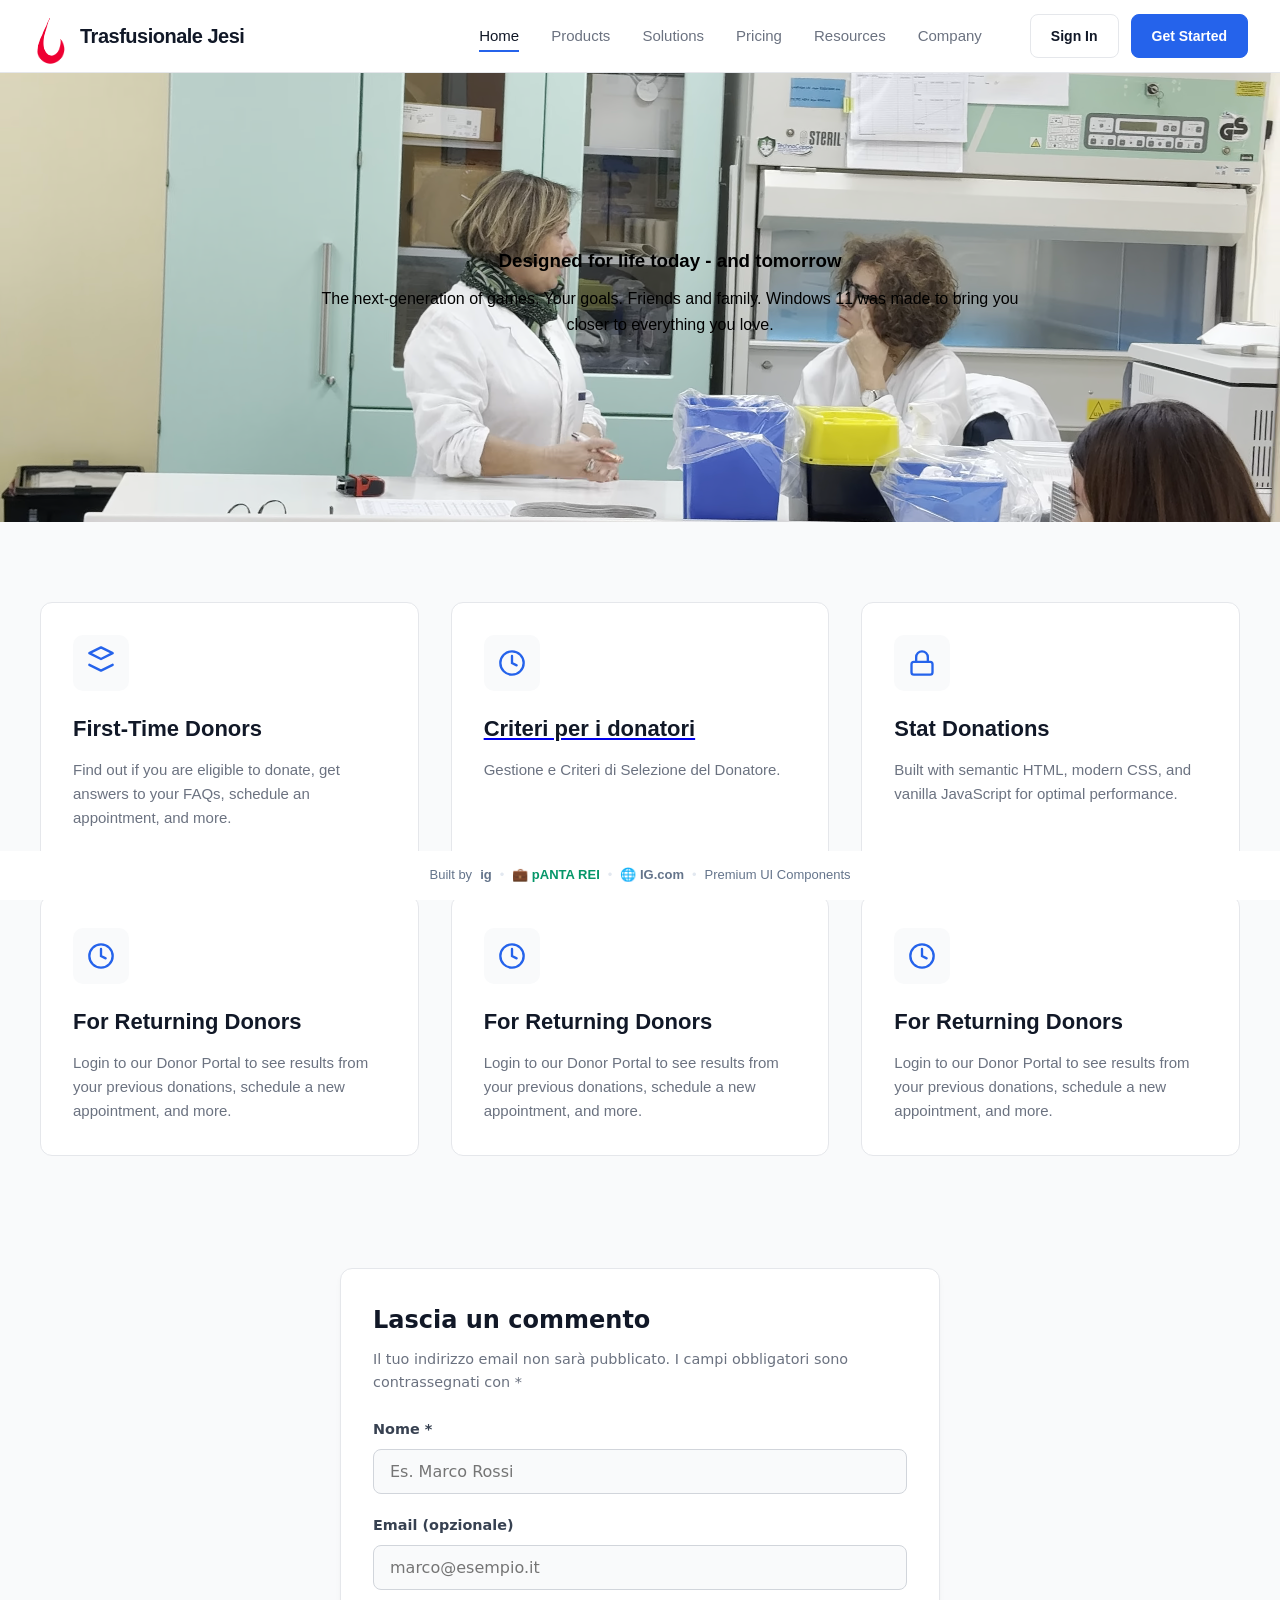
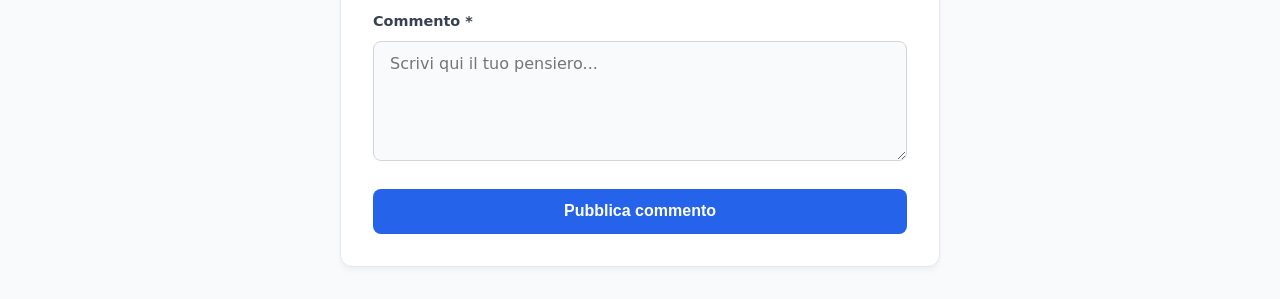
==== index.html @ 73951355 "Add files via upload" ====
<!DOCTYPE html>
<html lang="en">
<head>
<meta charset="UTF-8"><meta name="viewport" content="width=device-width, initial-scale=1.0">
<title>Transfusion Medicine</title>
<link href="https://fonts.googleapis.com/css2?family=Sora:wght@400;500;600;700&display=swap" rel="stylesheet">

</head>


<style>
* {
  margin: 0;
  padding: 0;
  box-sizing: border-box;
}

:root {
  --primary-color: #111827;
  --secondary-color: #374151;
  --accent-color: #2563eb;
  --text-primary: #111827;
  --text-secondary: #6b7280;
  --background: #ffffff;
  --background-alt: #f9fafb;
  --border-color: #e5e7eb;
  --nav-height: 72px;
}

body {
  font-family: -apple-system, BlinkMacSystemFont, 'Segoe UI', 'Roboto', sans-serif;
  background: var(--background-alt);
  color: var(--text-primary);
  line-height: 1.6;
}

.navbar {
  position: fixed;
  top: 0;
  left: 0;
  right: 0;
  background: var(--background);
  border-bottom: 1px solid var(--border-color);
  z-index: 1000;
  transition: all 0.3s ease;
}

.navbar.scrolled {
  box-shadow: 0 2px 8px rgba(0, 0, 0, 0.08);
}

.nav-container {
  max-width: 1400px;
  margin: 0 auto;
  padding: 0 clamp(16px, 4vw, 32px);
  height: var(--nav-height);
  display: flex;
  align-items: center;
  justify-content: space-between;
}

.nav-logo {
  display: flex;
  align-items: center;
  gap: 12px;
  text-decoration: none;
  color: var(--text-primary);
  font-weight: 700;
  font-size: 20px;
  z-index: 1001;
}

.logo-icon {
  width: 32px;
  height: 32px;
  stroke-width: 2;
}
.logo-img {
  height: 36px; /* Regola questo valore per ingrandire o rimpicciolire il logo */
  width: auto;  /* Mantiene le proporzioni originali dell'immagine */
  display: block;
}

.logo-text {
  letter-spacing: -0.5px;
}

.hamburger {
  display: none;
  flex-direction: column;
  justify-content: space-between;
  width: 28px;
  height: 20px;
  background: transparent;
  border: none;
  cursor: pointer;
  padding: 0;
  z-index: 1001;
  transition: all 0.3s ease;
}

.hamburger-line {
  width: 100%;
  height: 2px;
  background: var(--text-primary);
  border-radius: 2px;
  transition: all 0.3s ease;
}

.hamburger.active .hamburger-line:nth-child(1) {
  transform: translateY(9px) rotate(45deg);
}

.hamburger.active .hamburger-line:nth-child(2) {
  opacity: 0;
}

.hamburger.active .hamburger-line:nth-child(3) {
  transform: translateY(-9px) rotate(-45deg);
}

.nav-menu {
  display: flex;
  align-items: center;
  gap: clamp(24px, 4vw, 48px);
}

.nav-list {
  display: flex;
  align-items: center;
  gap: clamp(16px, 3vw, 32px);
  list-style: none;
}

.nav-link {
  text-decoration: none;
  color: var(--text-secondary);
  font-size: 15px;
  font-weight: 500;
  transition: color 0.2s ease;
  position: relative;
}

.nav-link::after {
  content: '';
  position: absolute;
  bottom: -8px;
  left: 0;
  width: 0;
  height: 2px;
  background: var(--accent-color);
  transition: width 0.3s ease;
}

.nav-link:hover,
.nav-link.active {
  color: var(--text-primary);
}

.nav-link:hover::after,
.nav-link.active::after {
  width: 100%;
}

.nav-actions {
  display: flex;
  align-items: center;
  gap: 12px;
}

.nav-btn {
  padding: 10px 20px;
  border-radius: 8px;
  font-size: 14px;
  font-weight: 600;
  text-decoration: none;
  transition: all 0.2s ease;
  white-space: nowrap;
  display: inline-block;
}

.nav-btn.secondary {
  color: var(--text-primary);
  background: transparent;
  border: 1px solid var(--border-color);
}

.nav-btn.secondary:hover {
  background: var(--background-alt);
}

.nav-btn.primary {
  color: #ffffff;
  background: var(--accent-color);
  border: 1px solid var(--accent-color);
}

.nav-btn.primary:hover {
  background: #1d4ed8;
  border-color: #1d4ed8;
  transform: translateY(-1px);
  box-shadow: 0 4px 12px rgba(37, 99, 235, 0.25);
}

.main-content {
  margin-top: var(--nav-height);
}

.hero-section {
  padding: clamp(60px, 12vw, 120px) clamp(16px, 4vw, 32px);
  text-align: center;
  background: var(--background);
}

.hero-container {
  max-width: 800px;
  margin: 0 auto;
}

.hero-title {
  font-size: clamp(32px, 6vw, 56px);
  font-weight: 800;
  color: var(--text-primary);
  margin-bottom: 20px;
  letter-spacing: -1px;
  line-height: 1.1;
}

.hero-description {
  font-size: clamp(16px, 3vw, 20px);
  color: var(--text-secondary);
  margin-bottom: 40px;
  line-height: 1.6;
}

.hero-buttons {
  display: flex;
  gap: 16px;
  justify-content: center;
  flex-wrap: wrap;
}

.hero-btn {
  padding: 14px 32px;
  border-radius: 10px;
  font-size: 16px;
  font-weight: 600;
  cursor: pointer;
  transition: all 0.2s ease;
  border: none;
}

.hero-btn.primary {
  background: var(--accent-color);
  color: #ffffff;
}

.hero-btn.primary:hover {
  background: #1d4ed8;
  transform: translateY(-2px);
  box-shadow: 0 8px 20px rgba(37, 99, 235, 0.3);
}

.hero-btn.secondary {
  background: var(--background-alt);
  color: var(--text-primary);
  border: 1px solid var(--border-color);
}

.hero-btn.secondary:hover {
  background: #f3f4f6;
}

.content-section {
  padding: clamp(40px, 8vw, 80px) clamp(16px, 4vw, 32px);
}

.content-container {
  max-width: 1200px;
  margin: 0 auto;
}

.feature-grid {
  display: grid;
  grid-template-columns: repeat(auto-fit, minmax(min(100%, 280px), 1fr));
  gap: clamp(24px, 4vw, 32px);
}

.feature-card {
  background: var(--background);
  padding: clamp(24px, 4vw, 32px);
  border-radius: 12px;
  border: 1px solid var(--border-color);
  transition: all 0.3s ease;
}

.feature-card:hover {
  transform: translateY(-4px);
  box-shadow: 0 12px 24px rgba(0, 0, 0, 0.08);
}

.feature-icon {
  width: 56px;
  height: 56px;
  background: var(--background-alt);
  border-radius: 10px;
  display: flex;
  align-items: center;
  justify-content: center;
  margin-bottom: 20px;
}

.feature-icon svg {
  width: 28px;
  height: 28px;
  stroke: var(--accent-color);
  stroke-width: 2;
}

.feature-title {
  font-size: clamp(18px, 3vw, 22px);
  font-weight: 700;
  color: var(--text-primary);
  margin-bottom: 12px;
}

.feature-text {
  font-size: 15px;
  color: var(--text-secondary);
  line-height: 1.6;
}

@media (max-width: 768px) {
  .hamburger {
    display: flex;
  }

  .nav-menu {
    position: fixed;
    top: 0;
    right: -100%;
    width: min(320px, 85vw);
    height: 100vh;
    background: var(--background);
    flex-direction: column;
    justify-content: flex-start;
    align-items: stretch;
    padding: 100px 32px 32px;
    gap: 32px;
    box-shadow: -4px 0 20px rgba(0, 0, 0, 0.1);
    transition: right 0.4s cubic-bezier(0.4, 0, 0.2, 1);
  }

  .nav-menu.active {
    right: 0;
  }

  .nav-list {
    flex-direction: column;
    align-items: stretch;
    gap: 0;
  }

  .nav-item {
    border-bottom: 1px solid var(--border-color);
  }

  .nav-link {
    display: block;
    padding: 16px 0;
    font-size: 16px;
  }

  .nav-link::after {
    display: none;
  }

  .nav-actions {
    flex-direction: column;
    width: 100%;
  }

  .nav-btn {
    width: 100%;
    text-align: center;
    padding: 14px 20px;
  }
}

@media (min-width: 769px) and (max-width: 1024px) {
  .nav-list {
    gap: 20px;
  }
}

/*========
showcase
=========*/
.showcase {
    position: relative;
    overflow: hidden;
    height: 450px;
    width: 100%;
    display: flex;
    flex-direction: column;
    justify-content: center;
    color: black;
}

.showcase-video {
    position: absolute;
    top: 0;
    left: 0;
    width: 100%;
    height: 100%;
    object-fit: cover;
    z-index: 0;
}

.showcase-content {
    position: relative;
    z-index: 1;
    padding-left: 60px;
}

.showcase-content h1 {
    margin-bottom: 10px;
}

.showcase-content p {
    margin-bottom: 10px;
}

.showcase-content .btn {
    color: black;
    background-color: white;
    padding: 10px 20px;
    margin-top: 10px;
    display: inline-block;
    box-sizing: border-box;
}

.showcase-content a:hover {
    background-color: rgb(232, 232, 232);
}

.showcase-content span {
    transition: all 0.3s ease;
}

.showcase-content a:hover span {
    border-bottom: 2px solid black;
    margin-right: 10px;
}


/* ── FOOTER ── */
.am-credit{display:flex;align-items:center;justify-content:center;flex-wrap:wrap;gap:8px;padding:14px 24px;background:#fff;border-top:1px solid var(--border);font-size:13px;color:#64748b;position:fixed;bottom:0;left:0;right:0;z-index:100}
.am-credit a{color:var(--accent);text-decoration:none;font-weight:600}
.am-credit a.fiverr{color:#059669}
.am-credit .dot{color:#e2e8f0}
@media(max-width:860px){.nav-links,.nav-right{display:none}.hamburger{display:flex}}

</style>


<body>
<nav class="navbar" id="navbar">
  <div class="nav-container">
    <a href="#" class="nav-logo">
      <img src="logo.png" alt="Descrizione dell'immagine" >
      <span class="logo-text">Trasfusionale Jesi</span>
    </a>

    <button class="hamburger" id="hamburger" aria-label="Toggle menu">
      <span class="hamburger-line"></span>
      <span class="hamburger-line"></span>
      <span class="hamburger-line"></span>
    </button>

    <div class="nav-menu" id="navMenu">
      <ul class="nav-list">
        <li class="nav-item">
          <a href="#" class="nav-link active">Home</a>
        </li>
        <li class="nav-item">
          <a href="#" class="nav-link">Products</a>
        </li>
        <li class="nav-item">
          <a href="#" class="nav-link">Solutions</a>
        </li>
        <li class="nav-item">
          <a href="#" class="nav-link">Pricing</a>
        </li>
        <li class="nav-item">
          <a href="#" class="nav-link">Resources</a>
        </li>
        <li class="nav-item">
          <a href="#" class="nav-link">Company</a>
        </li>
      </ul>

      <div class="nav-actions">
        <a href="#" class="nav-btn secondary">Sign In</a>
        <a href="#" class="nav-btn primary">Get Started</a>
      </div>
    </div>
  </div>
</nav>

<main class="main-content">
<section class="hero-section showcase">
  <video class="showcase-video" autoplay loop muted playsinline poster="https://i.postimg.cc/tCFbX0h5/showcase.png">
    <source src="tec.webm" type="video/webm" class="video" autoplay="" loop="" preload="" muted="" playsinline="">
    <source src="tuo-video.mp4" type="video/mp4">
  </video>

  <div class="hero-container showcase-content">
    <section class="">
      <div class="">
        <h1>Designed for life today - and tomorrow</h1>
        <p>The next-generation of games. Your goals. Friends and family. Windows 11 was made to bring you closer to everything you love.</p>
      </div>
    </section>
  </div>
</section>


  <section class="content-section">
    <div class="content-container">
      <div class="feature-grid">
        <div class="feature-card">
          <div class="feature-icon">
            <a id="massiva" class="solTitle" href="files/criteri.html"> <svg viewBox="0 0 24 24" fill="none" stroke="currentColor">
              <path d="M12 2L2 7L12 12L22 7L12 2Z" stroke-width="2" stroke-linecap="round" stroke-linejoin="round"/>
              <path d="M2 17L12 22L22 17" stroke-width="2" stroke-linecap="round" stroke-linejoin="round"/>
            </svg> </a>
          </div>
          <h3 class="feature-title">First-Time Donors</h3>
          <p class="feature-text">Find out if you are eligible to donate, get answers to your FAQs, schedule an appointment, and more.</p>
		 
        </div>

        <div class="feature-card">
          <div class="feature-icon">
            <svg viewBox="0 0 24 24" fill="none" stroke="currentColor">
              <circle cx="12" cy="12" r="10" stroke-width="2"/>
              <polyline points="12 6 12 12 16 14" stroke-width="2" stroke-linecap="round"/>
            </svg>
          </div>
          <a id="massiva" class="solTitle" href="files/criteri.html"><h3 class="feature-title">Criteri per i donatori </h3></a>
          <p class="feature-text">Gestione e Criteri di Selezione del Donatore.</p>
        </div>

        <div class="feature-card">
          <div class="feature-icon">
            <svg viewBox="0 0 24 24" fill="none" stroke="currentColor">
              <rect x="3" y="11" width="18" height="11" rx="2" stroke-width="2"/>
              <path d="M7 11V7a5 5 0 0110 0v4" stroke-width="2"/>
            </svg>
          </div>
          <h3 class="feature-title">Stat Donations</h3>
          <p class="feature-text">Built with semantic HTML, modern CSS, and vanilla JavaScript for optimal performance.</p>
        </div>
		 <div class="feature-card">
          <div class="feature-icon">
            <svg viewBox="0 0 24 24" fill="none" stroke="currentColor">
              <circle cx="12" cy="12" r="10" stroke-width="2"/>
              <polyline points="12 6 12 12 16 14" stroke-width="2" stroke-linecap="round"/>
            </svg>
          </div>
          <h3 class="feature-title">For Returning Donors </h3>
          <p class="feature-text">Login to our Donor Portal to see results from your previous donations, schedule a new appointment, and more.</p>
        </div>
		 <div class="feature-card">
          <div class="feature-icon">
            <svg viewBox="0 0 24 24" fill="none" stroke="currentColor">
              <circle cx="12" cy="12" r="10" stroke-width="2"/>
              <polyline points="12 6 12 12 16 14" stroke-width="2" stroke-linecap="round"/>
            </svg>
          </div>
          <h3 class="feature-title">For Returning Donors </h3>
          <p class="feature-text">Login to our Donor Portal to see results from your previous donations, schedule a new appointment, and more.</p>
        </div>
		 <div class="feature-card">
          <div class="feature-icon">
            <svg viewBox="0 0 24 24" fill="none" stroke="currentColor">
              <circle cx="12" cy="12" r="10" stroke-width="2"/>
              <polyline points="12 6 12 12 16 14" stroke-width="2" stroke-linecap="round"/>
            </svg>
          </div>
          <h3 class="feature-title">For Returning Donors </h3>
          <p class="feature-text">Login to our Donor Portal to see results from your previous donations, schedule a new appointment, and more.</p>
        </div>
      </div>
    </div>
  </section>
</main>
<!-- STILE CSS DEL MODULO -->
<style>
  .comment-form-container {
    max-width: 600px;
    margin: 2rem auto;
    padding: 2rem;
    background-color: #ffffff;
    border: 1px solid #e5e7eb;
    border-radius: 12px;
    box-shadow: 0 4px 6px -1px rgba(0, 0, 0, 0.05);
    font-family: system-ui, -apple-system, BlinkMacSystemFont, "Segoe UI", Roboto, sans-serif;
  }

  .comment-form-title {
    margin: 0 0 0.5rem 0;
    font-size: 1.5rem;
    font-weight: 700;
    color: #111827;
  }

  .comment-form-subtitle {
    margin: 0 0 1.5rem 0;
    font-size: 0.9rem;
    color: #6b7280;
  }

  .form-group {
    margin-bottom: 1.25rem;
  }

  .form-label {
    display: block;
    margin-bottom: 0.5rem;
    font-size: 0.9rem;
    font-weight: 600;
    color: #374151;
  }

  .form-input,
  .form-textarea {
    width: 100%;
    padding: 0.75rem 1rem;
    font-size: 1rem;
    color: #111827;
    background-color: #f9fafb;
    border: 1px solid #d1d5db;
    border-radius: 8px;
    box-sizing: border-box;
    transition: border-color 0.2s, box-shadow 0.2s, background-color 0.2s;
    font-family: inherit;
  }

  .form-input:focus,
  .form-textarea:focus {
    outline: none;
    background-color: #ffffff;
    border-color: #2563eb;
    box-shadow: 0 0 0 3px rgba(37, 99, 235, 0.15);
  }

  .form-textarea {
    min-height: 120px;
    resize: vertical;
  }

  .form-button {
    display: inline-flex;
    align-items: center;
    justify-content: center;
    width: 100%;
    padding: 0.85rem 1.5rem;
    font-size: 1rem;
    font-weight: 600;
    color: #ffffff;
    background-color: #2563eb;
    border: none;
    border-radius: 8px;
    cursor: pointer;
    transition: background-color 0.2s, transform 0.1s;
  }

  .form-button:hover {
    background-color: #1d4ed8;
  }

  .form-button:active {
    transform: scale(0.99);
  }

  /* Campo trappola per i bot (nascosto agli umani) */
  .hidden-honeypot {
    display: none;
  }
</style>

<!-- STRUTTURA HTML DEL MODULO NETLIFY -->
<div class="comment-form-container">
  <h3 class="comment-form-title">Lascia un commento</h3>
  <p class="comment-form-subtitle">Il tuo indirizzo email non sarà pubblicato. I campi obbligatori sono contrassegnati con *</p>

  <form name="commenti" method="POST" data-netlify="true" netlify-honeypot="bot-field">
    <!-- Campo nascosto obbligatorio per il funzionamento di Netlify -->
    <input type="hidden" name="form-name" value="commenti" />
    <!-- Campo nascosto per identificare la pagina corrente -->
    <input type="hidden" name="page" id="page-url" />

    <!-- Protezione antispam invisibile -->
    <p class="hidden-honeypot">
      <label>Non compilare questo campo se sei umano: <input name="bot-field" /></label>
    </p>

    <div class="form-group">
      <label for="nome" class="form-label">Nome *</label>
      <input type="text" id="nome" name="nome" class="form-input" placeholder="Es. Marco Rossi" required />
    </div>

    <div class="form-group">
      <label for="email" class="form-label">Email (opzionale)</label>
      <input type="email" id="email" name="email" class="form-input" placeholder="marco@esempio.it" />
    </div>

    <div class="form-group">
      <label for="messaggio" class="form-label">Commento *</label>
      <textarea id="messaggio" name="messaggio" class="form-textarea" placeholder="Scrivi qui il tuo pensiero..." required></textarea>
    </div>

    <button type="submit" class="form-button">Pubblica commento</button>
  </form>
</div>

<script>
  // Registra automaticamente l'URL della pagina in cui viene inviato il commento
  document.getElementById('page-url').value = window.location.pathname;
</script>



<footer class="am-credit">
  Built by <a href=" " target="_blank">ig</a>
  <span class="dot">•</span>
  <a href=" " class="fiverr" target="_blank">💼 pANTA REI</a>
  <span class="dot">•</span>
  <a href=" " target="_blank">🌐 IG.com</a>
  <span class="dot">•</span>Premium UI Components
</footer>
<SCRIPT>
const navbar = document.getElementById('navbar');
const hamburger = document.getElementById('hamburger');
const navMenu = document.getElementById('navMenu');
const navLinks = document.querySelectorAll('.nav-link');

hamburger.addEventListener('click', () => {
  hamburger.classList.toggle('active');
  navMenu.classList.toggle('active');
  document.body.style.overflow = navMenu.classList.contains('active') ? 'hidden' : '';
});

navLinks.forEach(link => {
  link.addEventListener('click', () => {
    navLinks.forEach(l => l.classList.remove('active'));
    link.classList.add('active');
    
    if (window.innerWidth <= 768) {
      hamburger.classList.remove('active');
      navMenu.classList.remove('active');
      document.body.style.overflow = '';
    }
  });
});

window.addEventListener('scroll', () => {
  if (window.scrollY > 50) {
    navbar.classList.add('scrolled');
  } else {
    navbar.classList.remove('scrolled');
  }
});

window.addEventListener('resize', () => {
  if (window.innerWidth > 768) {
    hamburger.classList.remove('active');
    navMenu.classList.remove('active');
    document.body.style.overflow = '';
  }
});

document.addEventListener('click', (e) => {
  if (!navMenu.contains(e.target) && !hamburger.contains(e.target)) {
    if (navMenu.classList.contains('active')) {
      hamburger.classList.remove('active');
      navMenu.classList.remove('active');
      document.body.style.overflow = '';
    }
  }
});

</SCRIPT>
</body>
</html>
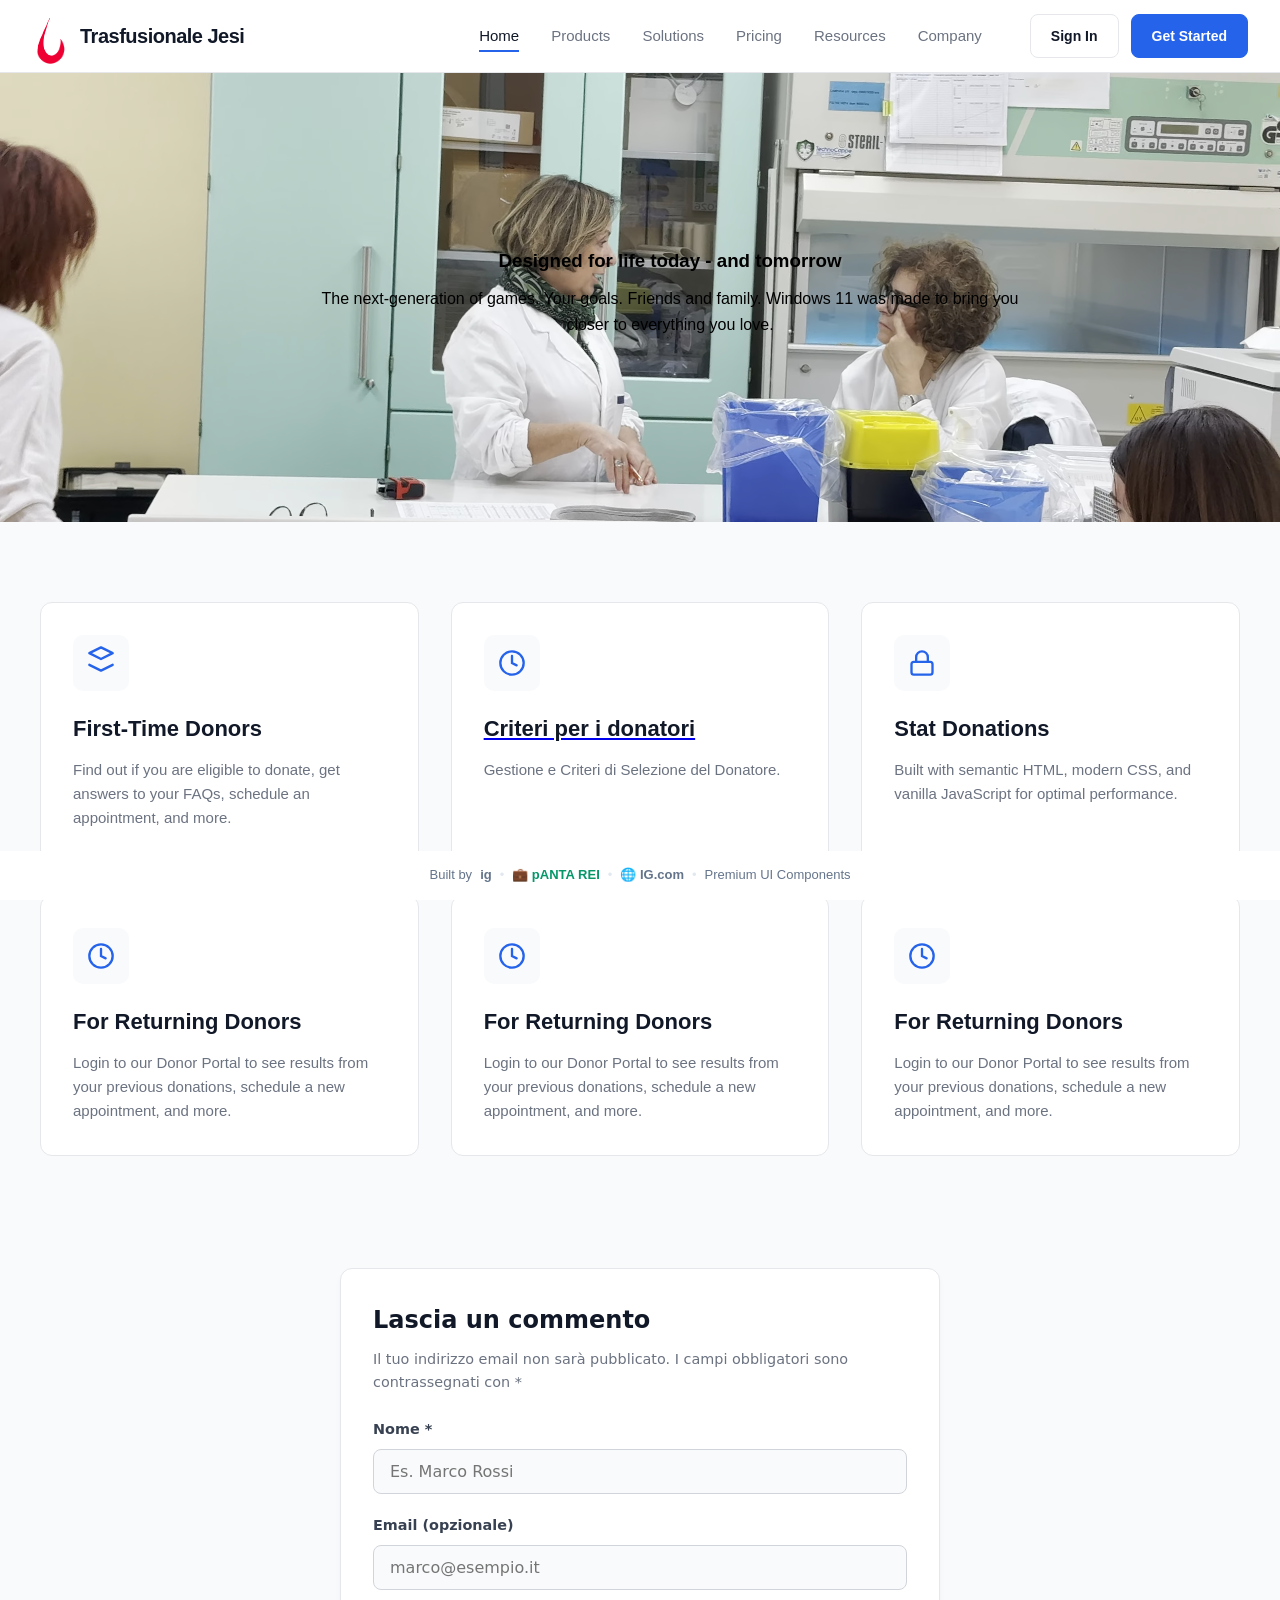
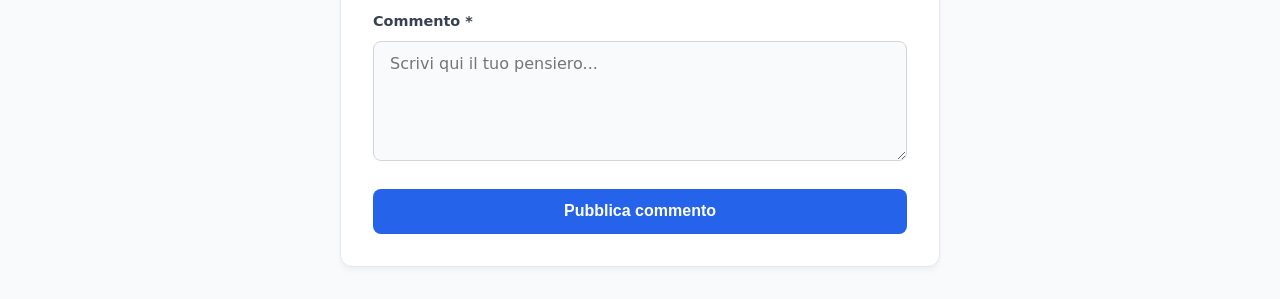
==== commit 119c4377: "punto" ====
--- a/index.html
+++ b/index.html
@@ -2,7 +2,7 @@
 <html lang="en">
 <head>
 <meta charset="UTF-8"><meta name="viewport" content="width=device-width, initial-scale=1.0">
-<title>Transfusion Medicine</title>
+<title>Transfusion Medicine.</title>
 <link href="https://fonts.googleapis.com/css2?family=Sora:wght@400;500;600;700&display=swap" rel="stylesheet">
 
 </head>
@@ -794,4 +794,4 @@
 
 </SCRIPT>
 </body>
-</html>+</html>
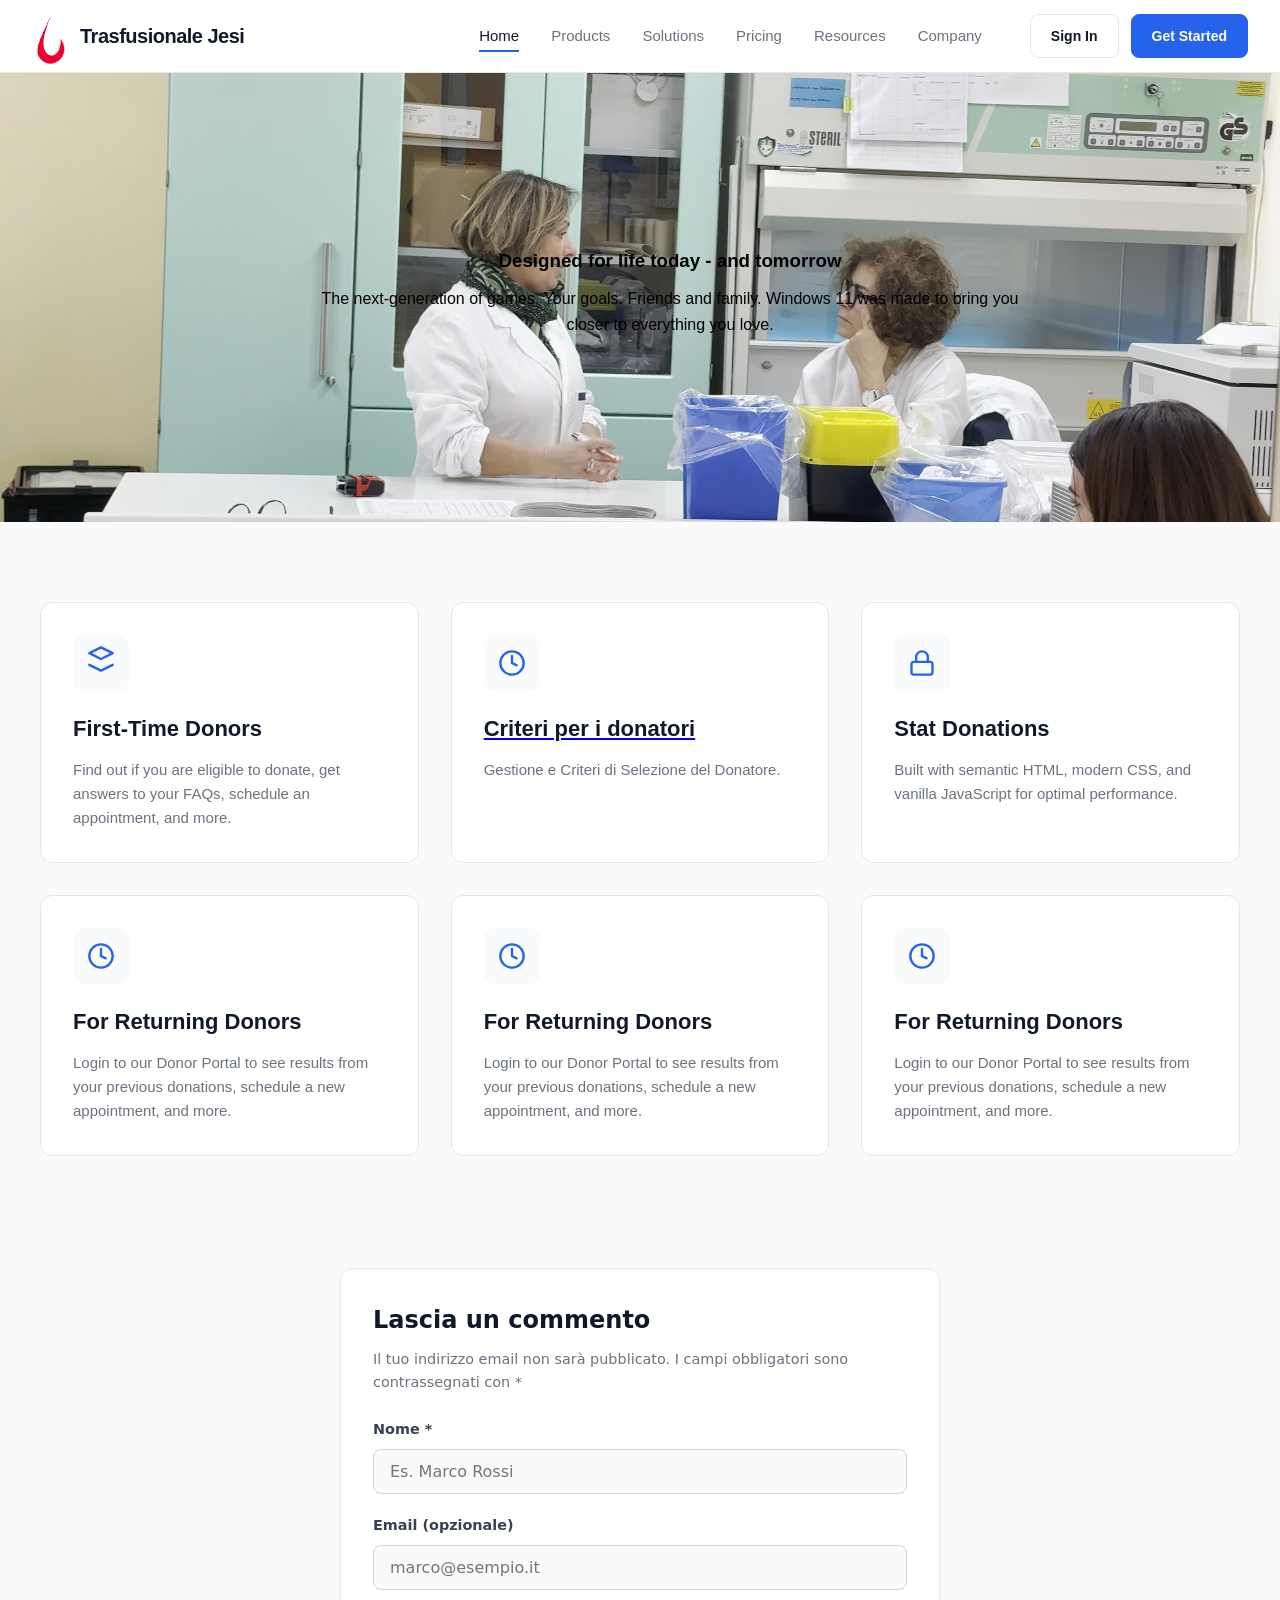
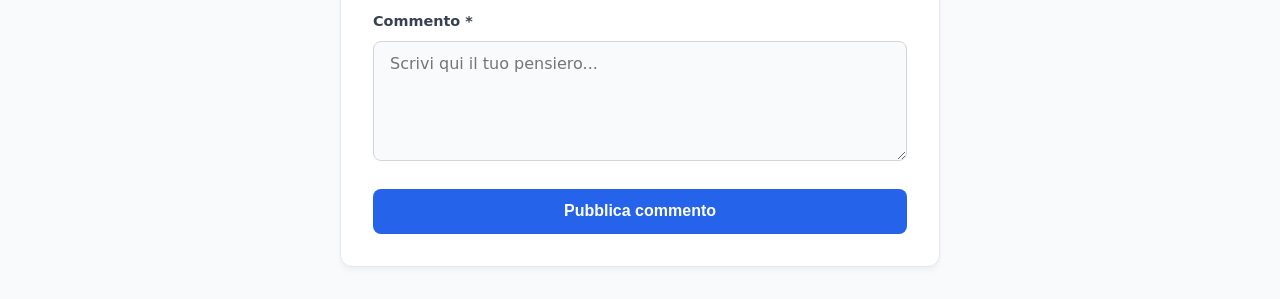
==== commit 62bde966: "Update print statement from 'Hello' to 'Goodbye'" ====
--- a/index.html
+++ b/index.html
@@ -727,71 +727,105 @@
 </div>
 
 <script>
-  // Registra automaticamente l'URL della pagina in cui viene inviato il commento
-  document.getElementById('page-url').value = window.location.pathname;
+  const currentPath = window.location.pathname;
+  const pageInput = document.getElementById('page-url');
+  if (pageInput) {
+    pageInput.value = currentPath;
+  }
+
+  // 1. Carica e mostra i commenti dalla Netlify Function
+  async function caricaCommenti() {
+    const container = document.getElementById('lista-commenti');
+    if (!container) return;
+
+    try {
+      const response = await fetch(`/.netlify/functions/get-comments?page=${encodeURIComponent(currentPath)}`);
+      const comments = await response.json();
+
+      container.innerHTML = '';
+
+      if (!Array.isArray(comments) || comments.length === 0) {
+        container.innerHTML = '<p style="color: #6b7280;">Nessun commento ancora. Scrivi il primo!</p>';
+        return;
+      }
+
+      comments.forEach(c => {
+        const card = document.createElement('div');
+        card.className = 'comment-card';
+
+        const header = document.createElement('div');
+        header.className = 'comment-header';
+
+        const author = document.createElement('span');
+        author.className = 'comment-author';
+        author.textContent = c.nome;
+
+        const date = document.createElement('span');
+        date.className = 'comment-date';
+        date.textContent = new Date(c.data).toLocaleDateString('it-IT', {
+          day: 'numeric', month: 'short', year: 'numeric'
+        });
+
+        const body = document.createElement('p');
+        body.className = 'comment-body';
+        body.textContent = c.messaggio;
+
+        header.appendChild(author);
+        header.appendChild(date);
+        card.appendChild(header);
+        card.appendChild(body);
+        container.appendChild(card);
+      });
+    } catch (err) {
+      container.innerHTML = '<p style="color: #ef4444;">Impossibile caricare i commenti al momento.</p>';
+    }
+  }
+
+  // 2. Invia il commento senza ricaricare la pagina
+  const formCommenti = document.querySelector('form[name="commenti"]');
+  if (formCommenti) {
+    formCommenti.addEventListener('submit', async (e) => {
+      e.preventDefault(); // Evita il reindirizzamento a "Page not found"
+
+      const btn = formCommenti.querySelector('button[type="submit"]');
+      const testoOriginale = btn.textContent;
+      btn.textContent = 'Invio in corso...';
+      btn.disabled = true;
+
+      const formData = new FormData(formCommenti);
+
+      try {
+        const response = await fetch('/', {
+          method: 'POST',
+          headers: { 'Content-Type': 'application/x-www-form-urlencoded' },
+          body: new URLSearchParams(formData).toString()
+        });
+
+        if (response.ok) {
+          formCommenti.reset();
+          if (pageInput) pageInput.value = currentPath;
+          btn.textContent = 'Commento inviato!';
+          btn.style.backgroundColor = '#16a34a';
+
+          setTimeout(() => {
+            caricaCommenti();
+            btn.textContent = testoOriginale;
+            btn.style.backgroundColor = '';
+            btn.disabled = false;
+          }, 1500);
+        } else {
+          throw new Error('Errore nella risposta del server');
+        }
+      } catch (error) {
+        alert('Errore durante l\'invio. Verifica che Netlify Forms sia attivo nella dashboard.');
+        btn.textContent = testoOriginale;
+        btn.disabled = false;
+      }
+    });
+  }
+
+  caricaCommenti();
 </script>
 
-
-
-<footer class="am-credit">
-  Built by <a href=" " target="_blank">ig</a>
-  <span class="dot">•</span>
-  <a href=" " class="fiverr" target="_blank">💼 pANTA REI</a>
-  <span class="dot">•</span>
-  <a href=" " target="_blank">🌐 IG.com</a>
-  <span class="dot">•</span>Premium UI Components
-</footer>
-<SCRIPT>
-const navbar = document.getElementById('navbar');
-const hamburger = document.getElementById('hamburger');
-const navMenu = document.getElementById('navMenu');
-const navLinks = document.querySelectorAll('.nav-link');
-
-hamburger.addEventListener('click', () => {
-  hamburger.classList.toggle('active');
-  navMenu.classList.toggle('active');
-  document.body.style.overflow = navMenu.classList.contains('active') ? 'hidden' : '';
-});
-
-navLinks.forEach(link => {
-  link.addEventListener('click', () => {
-    navLinks.forEach(l => l.classList.remove('active'));
-    link.classList.add('active');
-    
-    if (window.innerWidth <= 768) {
-      hamburger.classList.remove('active');
-      navMenu.classList.remove('active');
-      document.body.style.overflow = '';
-    }
-  });
-});
-
-window.addEventListener('scroll', () => {
-  if (window.scrollY > 50) {
-    navbar.classList.add('scrolled');
-  } else {
-    navbar.classList.remove('scrolled');
-  }
-});
-
-window.addEventListener('resize', () => {
-  if (window.innerWidth > 768) {
-    hamburger.classList.remove('active');
-    navMenu.classList.remove('active');
-    document.body.style.overflow = '';
-  }
-});
-
-document.addEventListener('click', (e) => {
-  if (!navMenu.contains(e.target) && !hamburger.contains(e.target)) {
-    if (navMenu.classList.contains('active')) {
-      hamburger.classList.remove('active');
-      navMenu.classList.remove('active');
-      document.body.style.overflow = '';
-    }
-  }
-});
-
-</SCRIPT>
 </body>
 </html>
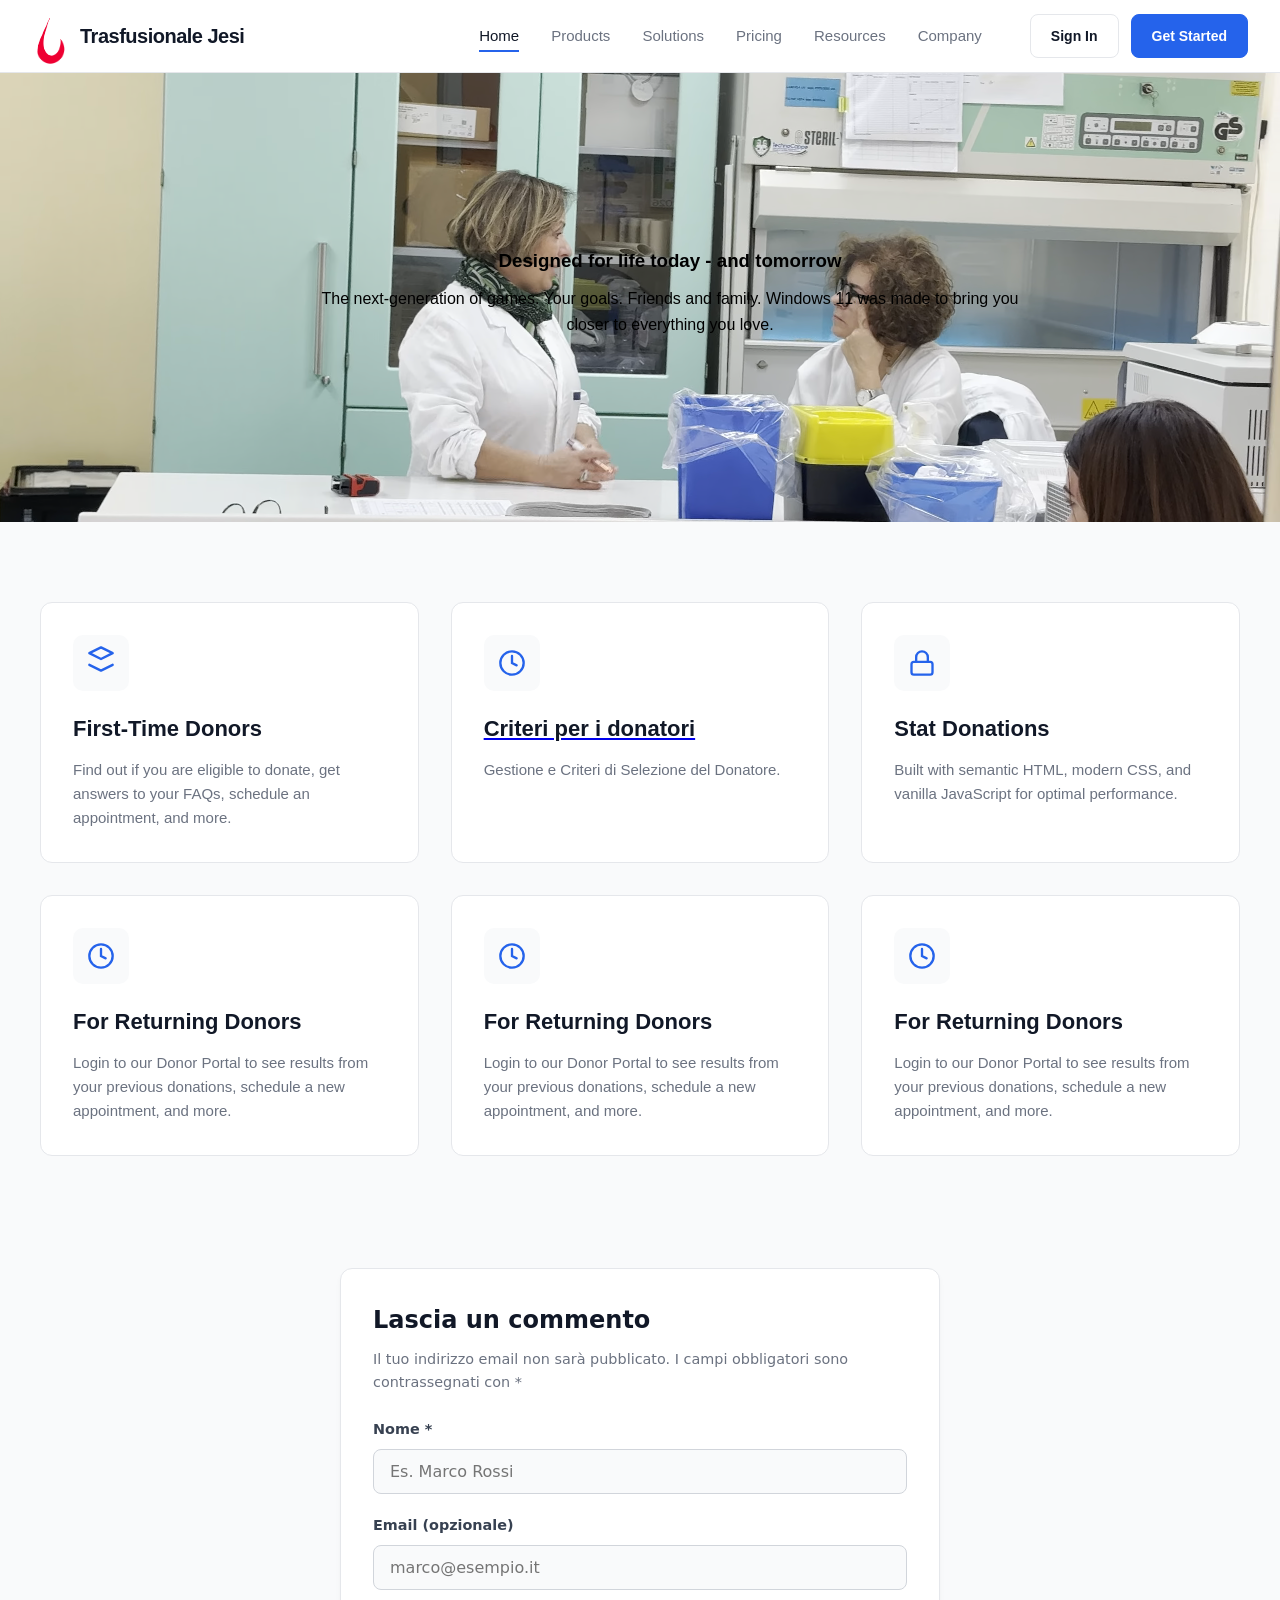
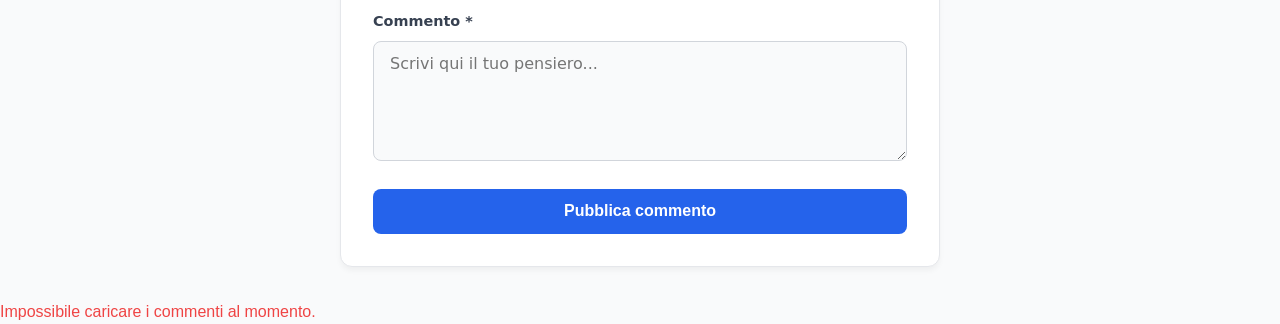
==== commit d82ace4d: "Update fmt.Println message from 'Hello' to 'Goodbye'" ====
--- a/index.html
+++ b/index.html
@@ -689,6 +689,14 @@
   .hidden-honeypot {
     display: none;
   }
+
+  #lista-commenti { margin-top: 20px; display: flex; flex-direction: column; gap: 12px; }
+  .comment-card { background: #f9fafb; border: 1px solid #e5e7eb; border-radius: 8px; padding: 14px; }
+  .comment-header { display: flex; justify-content: space-between; margin-bottom: 6px; font-size: 0.9rem; }
+  .comment-author { font-weight: 700; color: #111827; }
+  .comment-date { color: #6b7280; font-size: 0.8rem; }
+  .comment-body { margin: 0; color: #374151; line-height: 1.5; }
+
 </style>
 
 <!-- STRUTTURA HTML DEL MODULO NETLIFY -->
@@ -725,7 +733,7 @@
     <button type="submit" class="form-button">Pubblica commento</button>
   </form>
 </div>
-
+<div id="lista-commenti"></div>
 <script>
   const currentPath = window.location.pathname;
   const pageInput = document.getElementById('page-url');
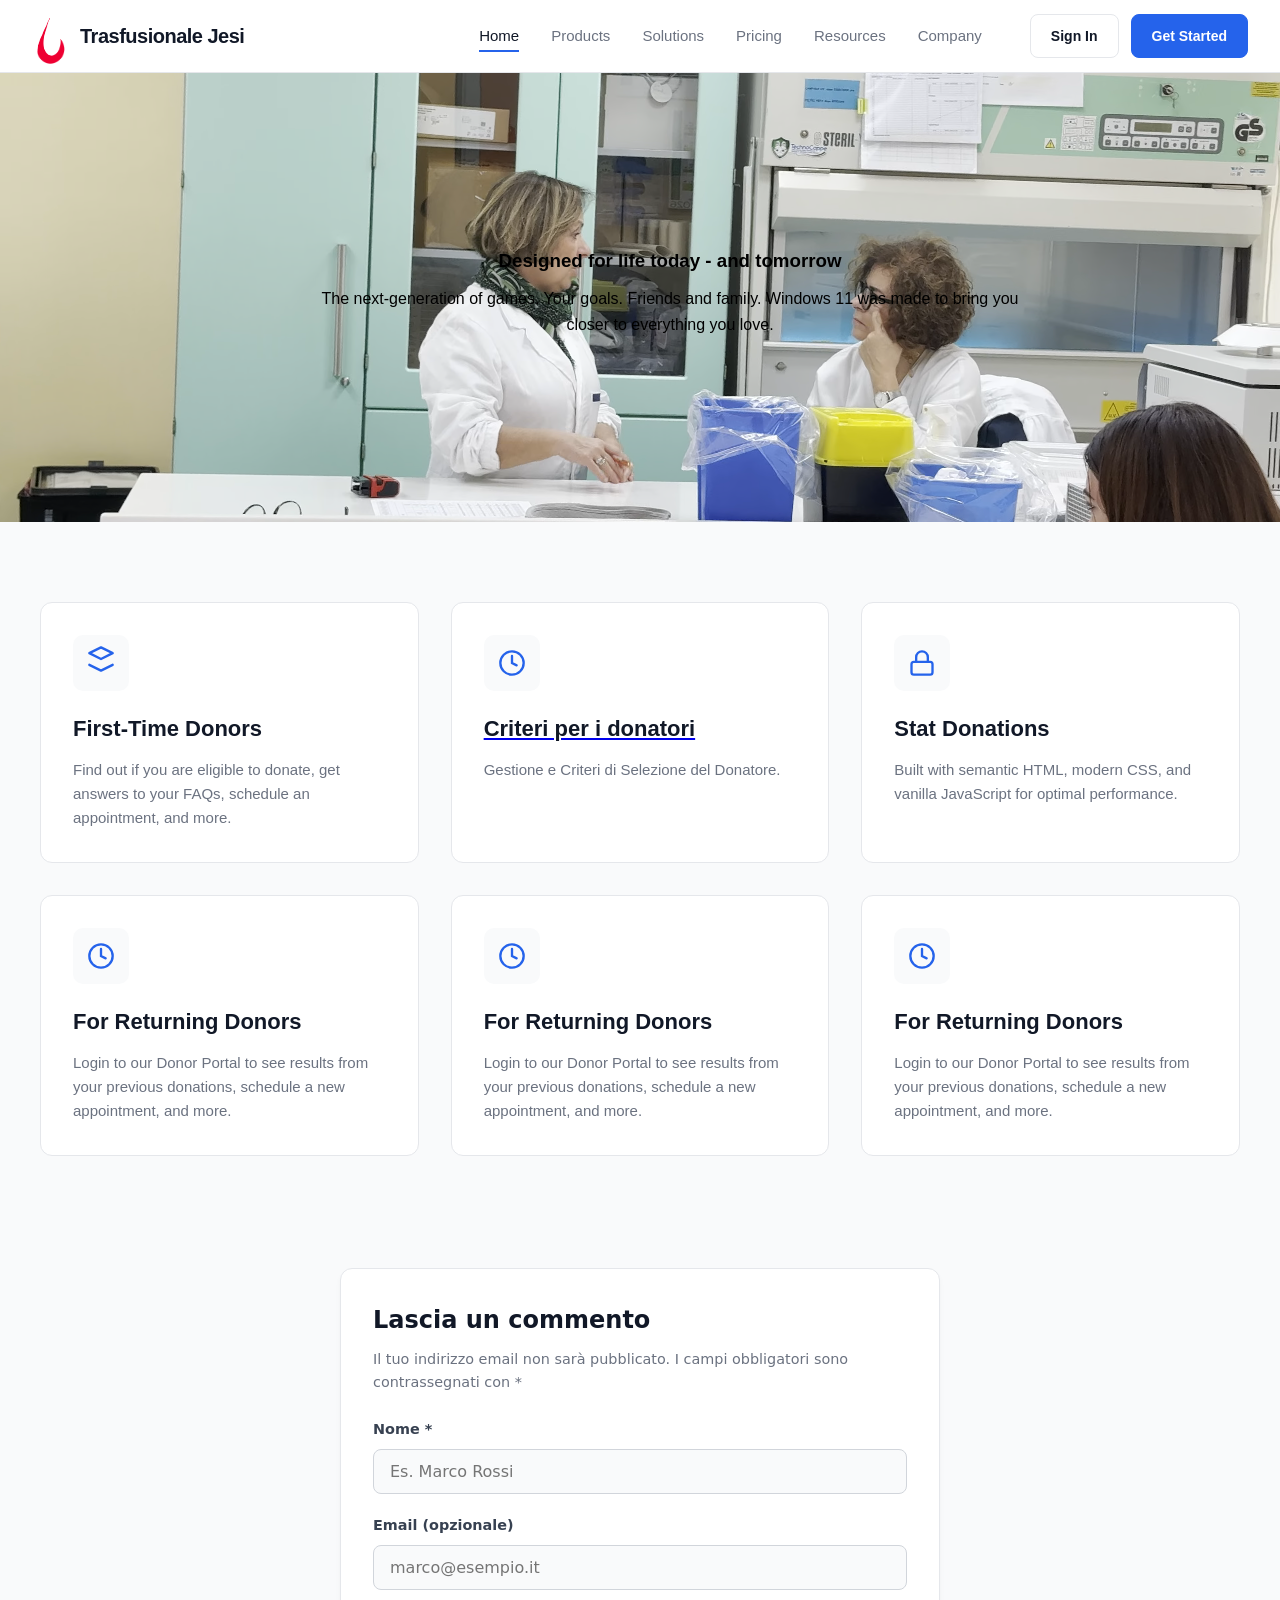
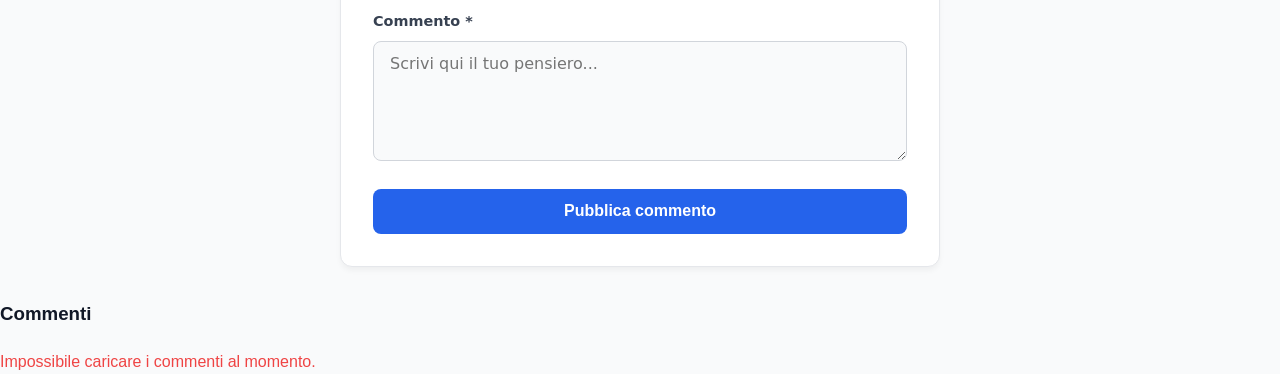
==== commit 9ffd31e8: "Update print statement from 'Hello' to 'Goodbye'" ====
--- a/index.html
+++ b/index.html
@@ -733,6 +733,7 @@
     <button type="submit" class="form-button">Pubblica commento</button>
   </form>
 </div>
+<h3>Commenti</h3>
 <div id="lista-commenti"></div>
 <script>
   const currentPath = window.location.pathname;
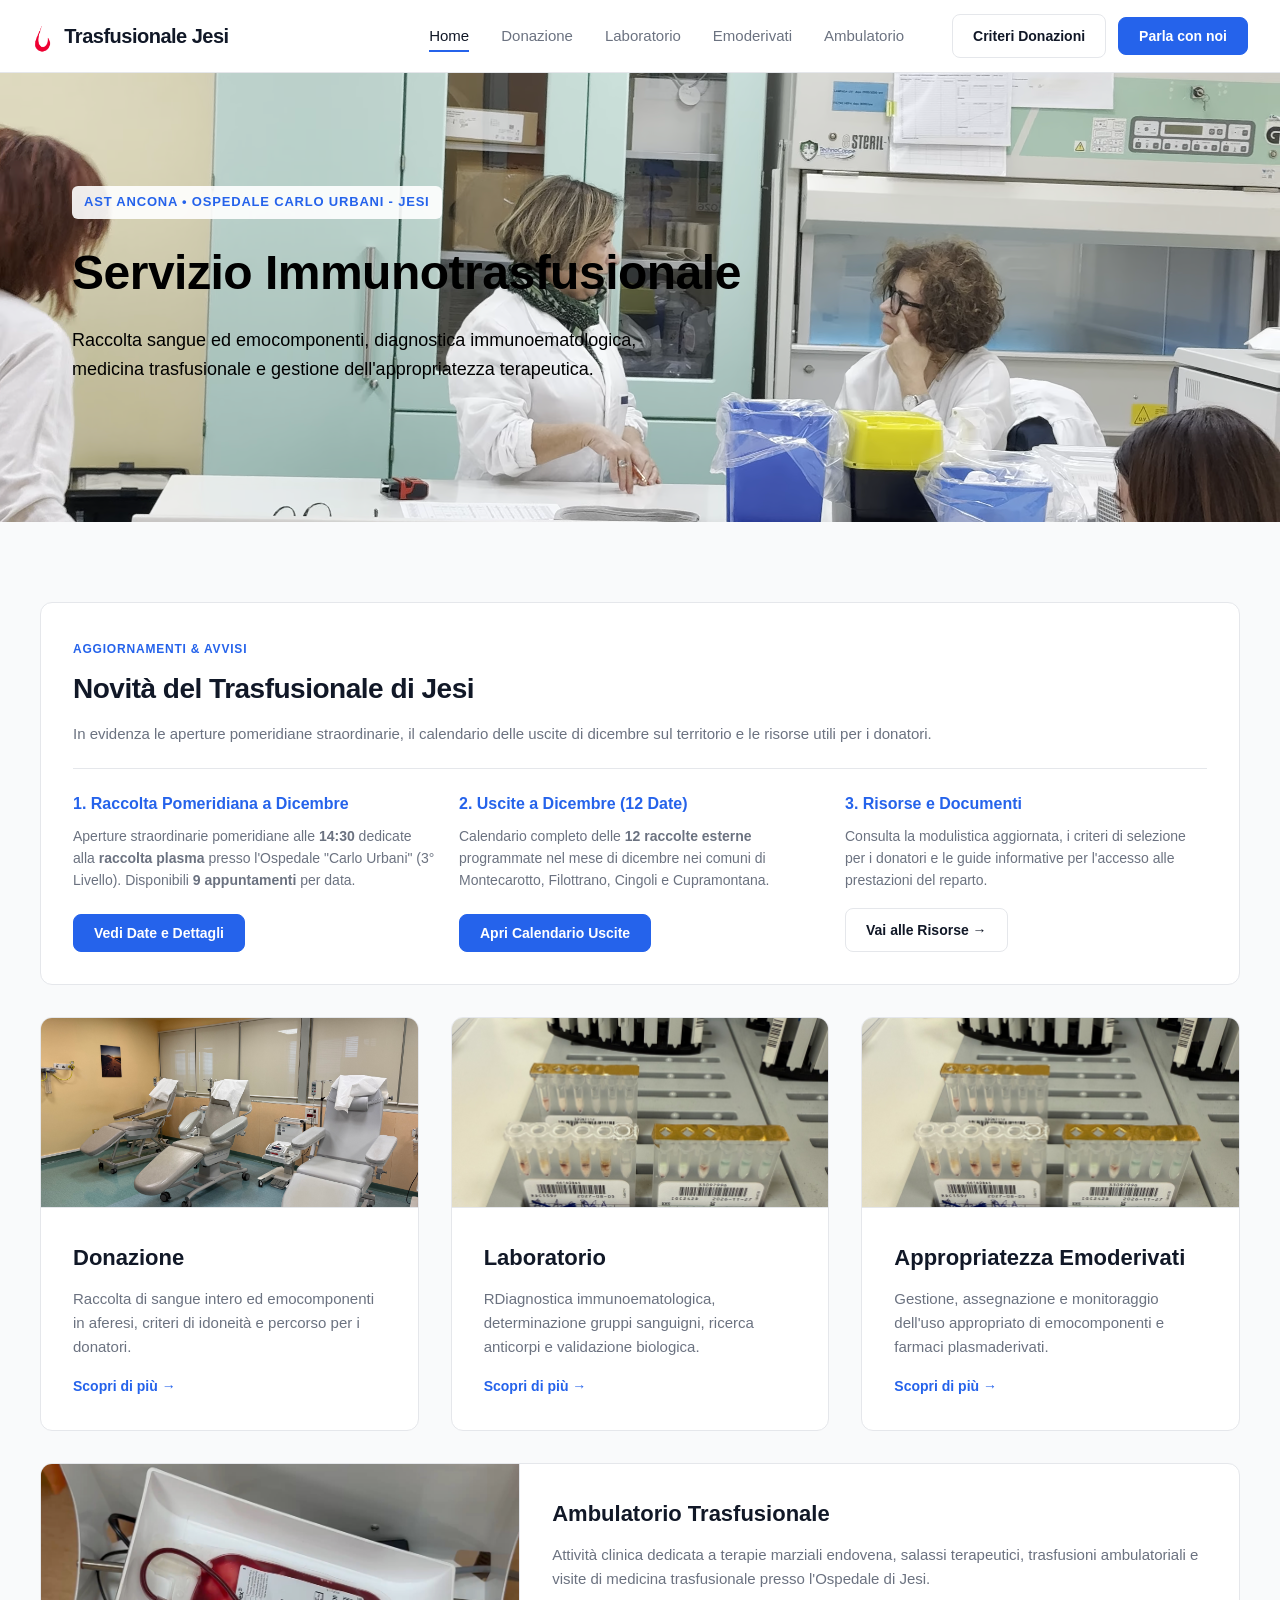
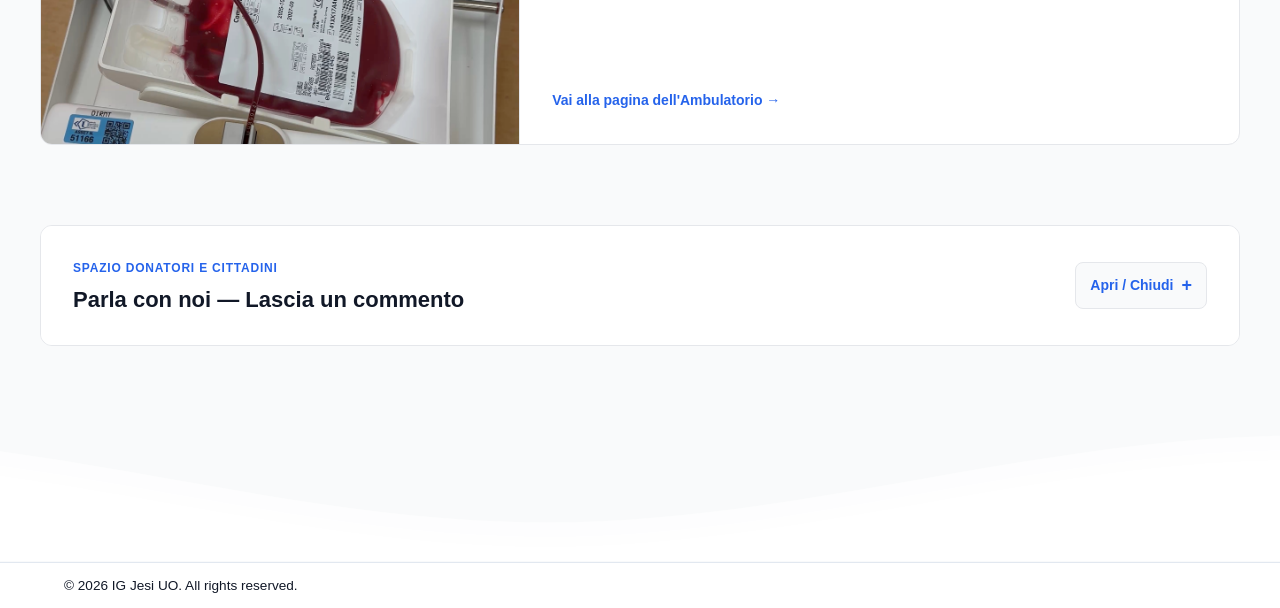
==== commit 4c884ef4: "Add files via upload" ====
--- a/index.html
+++ b/index.html
@@ -2,7 +2,7 @@
 <html lang="en">
 <head>
 <meta charset="UTF-8"><meta name="viewport" content="width=device-width, initial-scale=1.0">
-<title>Transfusion Medicine.</title>
+<title>Transfusion Medicine</title>
 <link href="https://fonts.googleapis.com/css2?family=Sora:wght@400;500;600;700&display=swap" rel="stylesheet">
 
 </head>
@@ -280,55 +280,6 @@
   margin: 0 auto;
 }
 
-.feature-grid {
-  display: grid;
-  grid-template-columns: repeat(auto-fit, minmax(min(100%, 280px), 1fr));
-  gap: clamp(24px, 4vw, 32px);
-}
-
-.feature-card {
-  background: var(--background);
-  padding: clamp(24px, 4vw, 32px);
-  border-radius: 12px;
-  border: 1px solid var(--border-color);
-  transition: all 0.3s ease;
-}
-
-.feature-card:hover {
-  transform: translateY(-4px);
-  box-shadow: 0 12px 24px rgba(0, 0, 0, 0.08);
-}
-
-.feature-icon {
-  width: 56px;
-  height: 56px;
-  background: var(--background-alt);
-  border-radius: 10px;
-  display: flex;
-  align-items: center;
-  justify-content: center;
-  margin-bottom: 20px;
-}
-
-.feature-icon svg {
-  width: 28px;
-  height: 28px;
-  stroke: var(--accent-color);
-  stroke-width: 2;
-}
-
-.feature-title {
-  font-size: clamp(18px, 3vw, 22px);
-  font-weight: 700;
-  color: var(--text-primary);
-  margin-bottom: 12px;
-}
-
-.feature-text {
-  font-size: 15px;
-  color: var(--text-secondary);
-  line-height: 1.6;
-}
 
 @media (max-width: 768px) {
   .hamburger {
@@ -417,19 +368,6 @@
     z-index: 0;
 }
 
-.showcase-content {
-    position: relative;
-    z-index: 1;
-    padding-left: 60px;
-}
-
-.showcase-content h1 {
-    margin-bottom: 10px;
-}
-
-.showcase-content p {
-    margin-bottom: 10px;
-}
 
 .showcase-content .btn {
     color: black;
@@ -453,13 +391,849 @@
     margin-right: 10px;
 }
 
-
-/* ── FOOTER ── */
-.am-credit{display:flex;align-items:center;justify-content:center;flex-wrap:wrap;gap:8px;padding:14px 24px;background:#fff;border-top:1px solid var(--border);font-size:13px;color:#64748b;position:fixed;bottom:0;left:0;right:0;z-index:100}
-.am-credit a{color:var(--accent);text-decoration:none;font-weight:600}
-.am-credit a.fiverr{color:#059669}
-.am-credit .dot{color:#e2e8f0}
-@media(max-width:860px){.nav-links,.nav-right{display:none}.hamburger{display:flex}}
+/* inizio Rende l'intera card cliccabile senza stili link predefiniti */
+a.feature-card {
+  text-decoration: none;
+  color: inherit;
+  cursor: pointer;
+}
+
+.card-cta {
+  margin-top: auto;
+  padding-top: 16px;
+  font-size: 14px;
+  font-weight: 600;
+  color: var(--accent-color);
+  display: inline-block;
+  transition: transform 0.2s ease;
+}
+
+a.feature-card:hover .card-cta {
+  transform: translateX(4px);
+}
+
+/* Migliora la leggibilità e l'allineamento della Hero section */
+.showcase-content {
+  position: relative;
+  z-index: 1;
+  max-width: 1200px;
+  width: 100%;
+  margin: 0 auto;
+  padding: 0 clamp(16px, 4vw, 32px);
+  text-align: left;
+}
+
+.hero-badge {
+  display: inline-block;
+  font-size: 13px;
+  font-weight: 700;
+  text-transform: uppercase;
+  letter-spacing: 0.8px;
+  color: var(--accent-color);
+  background: rgba(255, 255, 255, 0.9);
+  padding: 6px 12px;
+  border-radius: 6px;
+  margin-bottom: 16px;
+}
+
+.showcase-content h1 {
+  font-size: clamp(30px, 5vw, 48px);
+  font-weight: 800;
+  margin-bottom: 14px;
+  letter-spacing: -0.5px;
+}
+
+.showcase-content p {
+  max-width: 620px;
+  font-size: clamp(16px, 2.5vw, 18px);
+  margin-bottom: 24px;
+}
+
+.showcase-content .hero-buttons {
+  justify-content: flex-start;
+}
+
+/* Mantiene leggibile il pulsante secondario sopra il video */
+.showcase-content .nav-btn.secondary {
+  background: rgba(255, 255, 255, 0.92);
+}
+
+.showcase-content .nav-btn.secondary:hover {
+  background: #ffffff;
+}
+
+
+
+.waves {
+  position:relative;
+  width: 100%;
+  height:15vh;
+  margin-bottom:-7px; /*Fix for safari gap*/
+  min-height:100px;
+  max-height:150px;
+}
+
+.content {
+  position:relative;
+  height:20vh;
+  text-align:center;
+  background-color: white;
+}
+
+/* Animation */
+
+.parallax > use {
+  animation: move-forever 25s cubic-bezier(.55,.5,.45,.5)     infinite;
+}
+.parallax > use:nth-child(1) {
+  animation-delay: -2s;
+  animation-duration: 7s;
+}
+.parallax > use:nth-child(2) {
+  animation-delay: -3s;
+  animation-duration: 10s;
+}
+.parallax > use:nth-child(3) {
+  animation-delay: -4s;
+  animation-duration: 13s;
+}
+.parallax > use:nth-child(4) {
+  animation-delay: -5s;
+  animation-duration: 20s;
+}
+@keyframes move-forever {
+  0% {
+   transform: translate3d(-90px,0,0);
+  }
+  100% { 
+    transform: translate3d(85px,0,0);
+  }
+}
+/*Shrinking for mobile*/
+@media (max-width: 768px) {
+  .waves {
+    height:40px;
+    min-height:40px;
+  }
+  .content {
+    height:30vh;
+  }
+  h1 {
+    font-size:24px;
+  }
+}
+
+/* ===== Footer ===== */
+/* ===== 1. RIDUZIONE ALTEZZA FOOTER ===== */
+/* Rende il footer basso solo quanto basta per contenere il testo */
+.glass-footer {
+    padding: 0.75rem 5% !important;
+    background: #ffffff; /* Sfondo bianco pulito attaccato alle onde */
+    border-top: 1px solid #e2e8f0;
+    margin-top: 0;
+}
+
+.footer-bottom {
+    align-items: center;
+    font-size: 0.85rem; /* Testo leggermente più piccolo e ordinato */
+}
+
+/*============================
+  Feature Cards & Horizontal Card
+==============================*/
+.feature-grid {
+  display: grid;
+  grid-template-columns: repeat(auto-fit, minmax(min(100%, 280px), 1fr));
+  gap: clamp(24px, 4vw, 32px);
+}
+
+.feature-card {
+  background: var(--background);
+  border-radius: 12px;
+  border: 1px solid var(--border-color);
+  overflow: hidden; /* Fa sì che l'immagine segua gli angoli arrotondati */
+  display: flex;
+  flex-direction: column;
+  transition: all 0.3s ease;
+}
+
+.feature-card:hover {
+  transform: translateY(-4px);
+  box-shadow: 0 12px 24px rgba(0, 0, 0, 0.08);
+}
+
+/* Immagine a tutta larghezza nelle 3 card superiori */
+.feature-card-img {
+  width: 100%;
+  height: 200px; /* Altezza uniforme per tutte e tre le foto */
+  overflow: hidden;
+  border-bottom: 1px solid var(--border-color);
+}
+
+.feature-card-img img {
+  width: 100%;
+  height: 100%;
+  object-fit: cover;
+  display: block;
+  transition: transform 0.4s ease;
+}
+
+/* Leggero zoom sull'immagine al passaggio del mouse */
+.feature-card:hover .feature-card-img img {
+  transform: scale(1.04);
+}
+
+/* Contenuto testuale delle 3 card */
+.feature-card-body {
+  padding: clamp(24px, 4vw, 32px);
+  flex: 1;
+  display: flex;
+  flex-direction: column;
+}
+
+.feature-title {
+  font-size: clamp(18px, 3vw, 22px);
+  font-weight: 700;
+  color: var(--text-primary);
+  margin-bottom: 12px;
+}
+
+/* Link pulito sul titolo senza sottolineatura blu predefinita */
+.card-link {
+  text-decoration: none;
+  color: inherit;
+  transition: color 0.2s ease;
+}
+
+.card-link:hover {
+  color: var(--accent-color);
+}
+
+.feature-text {
+  font-size: 15px;
+  color: var(--text-secondary);
+  line-height: 1.6;
+}
+
+/* Card Orizzontale (Ambulatorio) */
+.feature-card.horizontal-card {
+  flex-direction: row;
+  align-items: stretch;
+  margin-top: clamp(24px, 4vw, 32px); /* Stesso spazio della griglia sopra */
+}
+
+.horizontal-card-img {
+  flex: 0 0 42%; /* Larghezza immagine a sinistra */
+  min-height: 280px;
+  overflow: hidden;
+  border-right: 1px solid var(--border-color);
+}
+
+.horizontal-card-img img {
+  width: 100%;
+  height: 100%;
+  object-fit: cover;
+  display: block;
+  transition: transform 0.4s ease;
+}
+
+.feature-card.horizontal-card:hover .horizontal-card-img img {
+  transform: scale(1.04);
+}
+
+.horizontal-card-body {
+  flex: 1;
+  padding: clamp(24px, 4vw, 32px);
+  display: flex;
+  flex-direction: column;
+  justify-content: center;
+}
+
+.horizontal-card-actions {
+  display: flex;
+  gap: 12px;
+  margin-top: 24px;
+  flex-wrap: wrap;
+}
+
+/* Responsive Mobile */
+@media (max-width: 768px) {
+  .feature-card.horizontal-card {
+    flex-direction: column;
+  }
+
+  .horizontal-card-img {
+    flex: none;
+    height: 200px; /* Stessa altezza delle 3 card sopra su mobile */
+    min-height: auto;
+    border-right: none;
+    border-bottom: 1px solid var(--border-color);
+  }
+
+  .horizontal-card-actions {
+    flex-direction: column;
+    align-items: stretch;
+  }
+}
+/*============================
+  Card Novità in Home Page
+==============================*/
+.news-banner-card {
+  margin-bottom: clamp(24px, 4vw, 32px); /* Stesso spazio della griglia sottostante */
+}
+
+.news-badge {
+  display: inline-block;
+  font-size: 12px;
+  font-weight: 700;
+  text-transform: uppercase;
+  letter-spacing: 0.8px;
+  color: var(--accent-color);
+  margin-bottom: 8px;
+}
+
+.news-main-title {
+  font-size: clamp(22px, 3.5vw, 28px);
+  font-weight: 800;
+  color: var(--text-primary);
+  margin-bottom: 10px;
+  letter-spacing: -0.5px;
+}
+
+.news-columns {
+  display: grid;
+  grid-template-columns: repeat(auto-fit, minmax(240px, 1fr));
+  gap: 24px;
+  margin-top: 22px;
+  padding-top: 22px;
+  border-top: 1px solid var(--border-color);
+}
+
+.news-col h4 {
+  font-size: 16px;
+  font-weight: 700;
+  color: var(--accent-color);
+  margin-bottom: 8px;
+}
+
+.news-col p {
+  font-size: 14px;
+  color: var(--text-secondary);
+  line-height: 1.6;
+}
+
+
+/*============================
+  Bottoni Colonne Novità & Finestre Modali
+==============================*/
+.news-col {
+  display: flex;
+  flex-direction: column;
+}
+
+.news-btn-wrap {
+  margin-top: auto;
+  padding-top: 16px;
+}
+
+.news-btn-wrap button.nav-btn {
+  cursor: pointer;
+  font-family: inherit;
+}
+
+/* Sfondo scuro semitrasparente della Modale */
+.modal-overlay {
+  position: fixed;
+  inset: 0;
+  background: rgba(17, 24, 39, 0.65);
+  backdrop-filter: blur(3px);
+  display: none;
+  align-items: center;
+  justify-content: center;
+  padding: 16px;
+  z-index: 2000;
+}
+
+.modal-overlay.active {
+  display: flex;
+  animation: fadeInModal 0.2s ease;
+}
+
+@keyframes fadeInModal {
+  from { opacity: 0; }
+  to { opacity: 1; }
+}
+
+/* Finestra bianca centrale */
+.modal-box {
+  background: var(--background);
+  border: 1px solid var(--border-color);
+  border-radius: 14px;
+  width: 100%;
+  max-width: 600px;
+  max-height: 88vh;
+  display: flex;
+  flex-direction: column;
+  box-shadow: 0 20px 40px rgba(0, 0, 0, 0.2);
+  overflow: hidden;
+}
+
+.modal-header {
+  padding: 20px 24px;
+  border-bottom: 1px solid var(--border-color);
+  display: flex;
+  justify-content: space-between;
+  align-items: flex-start;
+  gap: 16px;
+}
+
+.modal-header h3 {
+  font-size: 20px;
+  font-weight: 800;
+  color: var(--text-primary);
+  margin: 0;
+}
+
+.modal-close {
+  background: var(--background-alt);
+  border: 1px solid var(--border-color);
+  border-radius: 8px;
+  width: 34px;
+  height: 34px;
+  font-size: 22px;
+  line-height: 1;
+  color: var(--text-secondary);
+  cursor: pointer;
+  display: flex;
+  align-items: center;
+  justify-content: center;
+  transition: all 0.2s ease;
+}
+
+.modal-close:hover {
+  background: #fee2e2;
+  color: #dc2626;
+  border-color: #fecaca;
+}
+
+.modal-body {
+  padding: 22px 24px;
+  overflow-y: auto;
+  font-size: 15px;
+  color: var(--text-primary);
+}
+
+.modal-info-box {
+  background: var(--background-alt);
+  border: 1px solid var(--border-color);
+  border-left: 4px solid var(--accent-color);
+  border-radius: 8px;
+  padding: 14px 16px;
+  margin-top: 14px;
+  display: flex;
+  flex-direction: column;
+  gap: 6px;
+  font-size: 14px;
+}
+
+/* Pillole delle 3 date pomeridiane */
+.dates-grid {
+  display: grid;
+  grid-template-columns: repeat(3, 1fr);
+  gap: 10px;
+}
+
+.date-pill {
+  background: var(--background-alt);
+  border: 1px solid var(--border-color);
+  border-radius: 10px;
+  padding: 12px 8px;
+  text-align: center;
+  display: flex;
+  flex-direction: column;
+  gap: 4px;
+}
+
+.date-pill strong {
+  font-size: 17px;
+  color: var(--accent-color);
+}
+
+.date-pill span {
+  font-size: 12px;
+  color: var(--text-secondary);
+  font-weight: 500;
+}
+
+/* Tabella 12 Uscite */
+.table-wrapper {
+  border: 1px solid var(--border-color);
+  border-radius: 10px;
+  overflow: hidden;
+}
+
+.uscite-table {
+  width: 100%;
+  border-collapse: collapse;
+  font-size: 14px;
+}
+
+.uscite-table th {
+  background: var(--background-alt);
+  text-align: left;
+  padding: 10px 14px;
+  font-weight: 700;
+  color: var(--text-secondary);
+  border-bottom: 1px solid var(--border-color);
+}
+
+.uscite-table td {
+  padding: 10px 14px;
+  border-bottom: 1px solid var(--border-color);
+}
+
+.uscite-table tr:last-child td {
+  border-bottom: none;
+}
+
+.uscite-table tr:hover td {
+  background: var(--background-alt);
+}
+
+.tag-plasma {
+  display: inline-block;
+  background: #dbeafe;
+  color: var(--accent-color);
+  font-size: 11px;
+  font-weight: 700;
+  padding: 2px 7px;
+  border-radius: 4px;
+  margin-left: 6px;
+}
+
+.modal-footer {
+  padding: 14px 24px;
+  border-top: 1px solid var(--border-color);
+  background: var(--background-alt);
+  display: flex;
+  justify-content: flex-end;
+}
+
+@media (max-width: 540px) {
+  .dates-grid {
+    grid-template-columns: 1fr;
+  }
+}
+
+/*============================
+  Controllo Altezza Immagini Card
+==============================*/
+/*============================
+  Controllo Altezza Immagini e Video nelle Card
+==============================*/
+
+/* 1. Le 3 card superiori */
+.feature-card-img {
+  width: 100%;
+  height: 190px;
+  overflow: hidden;
+  border-bottom: 1px solid var(--border-color);
+  flex-shrink: 0;
+}
+
+.feature-card-img img,
+.feature-card-img video {
+  width: 100%;
+  height: 100%;
+  object-fit: cover;
+  object-position: center;
+  display: block;
+  transition: transform 0.4s ease;
+}
+.feature-card:hover .feature-card-img img,
+.feature-card:hover .feature-card-img video {
+  transform: scale(1.04);
+}
+
+/* 2. Card orizzontale (Ambulatorio) */
+.feature-card.horizontal-card {
+  align-items: stretch;
+  max-height: 300px;
+}
+
+.horizontal-card-img {
+  flex: 0 0 40%;
+  position: relative;
+  overflow: hidden;
+  border-right: 1px solid var(--border-color);
+}
+
+.horizontal-card-img img,
+.horizontal-card-img video {
+  position: absolute;
+  inset: 0;
+  width: 100%;
+  height: 100%;
+  object-fit: cover;
+  object-position: center;
+  display: block;
+  transition: transform 0.4s ease;
+}
+
+.feature-card.horizontal-card:hover .horizontal-card-img img,
+.feature-card.horizontal-card:hover .horizontal-card-img video {
+  transform: scale(1.04);
+}
+
+/* Responsive Smartphone */
+@media (max-width: 768px) {
+  .feature-card.horizontal-card {
+    max-height: none;
+  }
+
+  .horizontal-card-img {
+    position: static;
+    height: 190px;
+    border-right: none;
+    border-bottom: 1px solid var(--border-color);
+  }
+
+  .horizontal-card-img img,
+  .horizontal-card-img video {
+    position: static;
+  }
+}
+
+
+
+
+/*============================
+  Accordion & Form Orizzontale (sulle tue classi esistenti)
+==============================*/
+.horizontal-accordion-card {
+  width: calc(100% - clamp(32px, 8vw, 64px)); /* Stesso identico rientro laterale delle altre card */
+  max-width: 1200px; /* Stessa larghezza massima del .content-container */
+  margin: 0 auto clamp(40px, 8vw, 80px) auto; /* Centrata e con spazio prima delle onde/footer */
+  padding: 0;
+  overflow: hidden;
+  scroll-margin-top: calc(var(--nav-height) + 20px);
+}
+
+.netlify-accordion-header {
+  list-style: none;
+  padding: clamp(20px, 3.5vw, 28px) clamp(24px, 4vw, 32px);
+  display: flex;
+  justify-content: space-between;
+  align-items: center;
+  gap: 16px;
+  cursor: pointer;
+  background: var(--background);
+  transition: background 0.2s ease;
+}
+
+.netlify-accordion-header::-webkit-details-marker {
+  display: none;
+}
+
+.netlify-accordion-header:hover {
+  background: var(--background-alt);
+}
+
+.accordion-toggle-btn {
+  display: inline-flex;
+  align-items: center;
+  gap: 8px;
+  font-size: 14px;
+  font-weight: 600;
+  color: var(--accent-color);
+  background: var(--background-alt);
+  border: 1px solid var(--border-color);
+  padding: 8px 14px;
+  border-radius: 8px;
+  white-space: nowrap;
+}
+
+.acc-plus {
+  font-size: 18px;
+  font-weight: 700;
+  transition: transform 0.25s ease;
+}
+
+.netlify-accordion[open] .acc-plus {
+  transform: rotate(45deg);
+}
+
+.netlify-accordion-body {
+  padding: clamp(24px, 4vw, 32px);
+  border-top: 1px solid var(--border-color);
+  background: var(--background);
+}
+
+/* Titolo e sottotitolo del tuo form */
+.comment-form-title {
+  font-size: 20px;
+  font-weight: 700;
+  color: var(--text-primary);
+  margin-bottom: 4px;
+}
+
+.comment-form-subtitle {
+  font-size: 14px;
+  color: var(--text-secondary);
+  margin-bottom: 20px;
+}
+
+.hidden-honeypot {
+  display: none !important;
+}
+
+/* Griglia orizzontale sul tuo <form> */
+.comment-form-container form {
+  display: grid;
+  grid-template-columns: 1fr 1fr; /* 2 colonne affiancate per Nome ed Email */
+  gap: 16px;
+}
+
+.comment-form-container .form-group {
+  display: flex;
+  flex-direction: column;
+  gap: 6px;
+  margin: 0;
+}
+
+/* Il gruppo che contiene la textarea (Commento) occupa tutta la larghezza sotto */
+.comment-form-container .form-group:has(.form-textarea) {
+  grid-column: 1 / -1;
+}
+
+.comment-form-container .form-label {
+  font-size: 14px;
+  font-weight: 600;
+  color: var(--text-primary);
+}
+
+.comment-form-container .form-input,
+.comment-form-container .form-textarea {
+  width: 100%;
+  padding: 11px 14px;
+  font-family: inherit;
+  font-size: 15px;
+  color: var(--text-primary);
+  background: var(--background-alt);
+  border: 1px solid var(--border-color);
+  border-radius: 8px;
+  transition: border-color 0.2s ease, box-shadow 0.2s ease;
+}
+
+.comment-form-container .form-textarea {
+  min-height: 95px;
+  resize: vertical;
+}
+
+.comment-form-container .form-input:focus,
+.comment-form-container .form-textarea:focus {
+  outline: none;
+  border-color: var(--accent-color);
+  background: var(--background);
+  box-shadow: 0 0 0 3px rgba(37, 99, 235, 0.12);
+}
+
+.comment-form-container .form-button {
+  grid-column: 1 / -1;
+  justify-self: start;
+  padding: 11px 24px;
+  border-radius: 8px;
+  font-family: inherit;
+  font-size: 14px;
+  font-weight: 600;
+  color: #ffffff;
+  background: var(--accent-color);
+  border: 1px solid var(--accent-color);
+  cursor: pointer;
+  transition: all 0.2s ease;
+}
+
+.comment-form-container .form-button:hover {
+  background: #1d4ed8;
+  transform: translateY(-1px);
+  box-shadow: 0 4px 12px rgba(37, 99, 235, 0.25);
+}
+
+/* Responsive Smartphone */
+@media (max-width: 768px) {
+  .netlify-accordion-header {
+    flex-direction: column;
+    align-items: flex-start;
+  }
+
+  .comment-form-container form {
+    grid-template-columns: 1fr;
+  }
+}
+
+
+/*============================
+  Elenco Commenti (classi generate dal tuo script)
+==============================*/
+.netlify-accordion-body > h3 {
+  font-size: 18px;
+  font-weight: 700;
+  color: var(--text-primary);
+  margin-top: 28px;
+  padding-top: 24px;
+  border-top: 1px solid var(--border-color);
+  margin-bottom: 16px;
+}
+
+#lista-commenti {
+  display: flex;
+  flex-direction: column;
+  gap: 12px;
+}
+
+.comment-card {
+  background: var(--background-alt);
+  border: 1px solid var(--border-color);
+  border-left: 3px solid var(--accent-color);
+  border-radius: 10px;
+  padding: 16px 20px;
+  transition: transform 0.2s ease, box-shadow 0.2s ease;
+}
+
+.comment-card:hover {
+  background: var(--background);
+  box-shadow: 0 4px 12px rgba(0, 0, 0, 0.05);
+}
+
+.comment-header {
+  display: flex;
+  justify-content: space-between;
+  align-items: center;
+  gap: 12px;
+  margin-bottom: 8px;
+  padding-bottom: 6px;
+  border-bottom: 1px dashed var(--border-color);
+}
+
+.comment-author {
+  font-size: 15px;
+  font-weight: 700;
+  color: var(--text-primary);
+}
+
+.comment-date {
+  font-size: 12px;
+  font-weight: 500;
+  color: var(--text-secondary);
+}
+
+.comment-body {
+  font-size: 14px;
+  color: var(--text-secondary);
+  line-height: 1.6;
+  margin: 0;
+  white-space: pre-line; /* Mantiene eventuali "a capo" scritti dall'utente nel commento */
+}
 
 </style>
 
@@ -467,12 +1241,12 @@
 <body>
 <nav class="navbar" id="navbar">
   <div class="nav-container">
-    <a href="#" class="nav-logo">
-      <img src="logo.png" alt="Descrizione dell'immagine" >
+    <a href="index.html" class="nav-logo">
+      <img src="images/logo.png" alt="Logo Trasfusionale Jesi" class="logo-img">
       <span class="logo-text">Trasfusionale Jesi</span>
     </a>
 
-    <button class="hamburger" id="hamburger" aria-label="Toggle menu">
+    <button class="hamburger" id="hamburger" aria-label="Apri menu">
       <span class="hamburger-line"></span>
       <span class="hamburger-line"></span>
       <span class="hamburger-line"></span>
@@ -481,360 +1255,401 @@
     <div class="nav-menu" id="navMenu">
       <ul class="nav-list">
         <li class="nav-item">
-          <a href="#" class="nav-link active">Home</a>
+          <a href="index.html" class="nav-link active">Home</a>
         </li>
         <li class="nav-item">
-          <a href="#" class="nav-link">Products</a>
+          <a href="files/donazione.html" class="nav-link">Donazione</a>
         </li>
         <li class="nav-item">
-          <a href="#" class="nav-link">Solutions</a>
+          <a href="files/laboratorio.html" class="nav-link">Laboratorio</a>
         </li>
         <li class="nav-item">
-          <a href="#" class="nav-link">Pricing</a>
+          <a href="files/emoderivati.html" class="nav-link">Emoderivati</a>
         </li>
         <li class="nav-item">
-          <a href="#" class="nav-link">Resources</a>
-        </li>
-        <li class="nav-item">
-          <a href="#" class="nav-link">Company</a>
+          <a href="files/ambulatorio.html" class="nav-link">Ambulatorio</a>
         </li>
       </ul>
 
-      <div class="nav-actions">
-        <a href="#" class="nav-btn secondary">Sign In</a>
-        <a href="#" class="nav-btn primary">Get Started</a>
+           <div class="nav-actions">
+        <a href="files/sosp.html" class="nav-btn secondary">Criteri Donazioni</a>
+       <button type="button" class="nav-btn primary" onclick="apriParlaConNoi()">
+  Parla con noi
+</button>
       </div>
     </div>
   </div>
 </nav>
 
 <main class="main-content">
-<section class="hero-section showcase">
-  <video class="showcase-video" autoplay loop muted playsinline poster="https://i.postimg.cc/tCFbX0h5/showcase.png">
-    <source src="tec.webm" type="video/webm" class="video" autoplay="" loop="" preload="" muted="" playsinline="">
-    <source src="tuo-video.mp4" type="video/mp4">
-  </video>
-
-  <div class="hero-container showcase-content">
-    <section class="">
-      <div class="">
-        <h1>Designed for life today - and tomorrow</h1>
-        <p>The next-generation of games. Your goals. Friends and family. Windows 11 was made to bring you closer to everything you love.</p>
-      </div>
-    </section>
-  </div>
-</section>
-
-
+  <!-- Hero Section per Trasfusionale Jesi -->
+  <section class="hero-section showcase">
+    <video class="showcase-video" autoplay loop muted playsinline poster="https://postimg.cc">
+      <source src="tec.webm" type="video/webm">
+      <source src="tuo-video.mp4" type="video/mp4">
+    </video>
+
+    <div class="hero-container showcase-content">
+      <span class="hero-badge">AST Ancona • Ospedale Carlo Urbani - Jesi</span>
+      <h1>Servizio Immunotrasfusionale</h1>
+      <p>
+        Raccolta sangue ed emocomponenti, diagnostica immunoematologica, medicina trasfusionale e gestione dell'appropriatezza terapeutica.
+      </p>
+     
+    </div>
+  </section>
+
+  <!-- Sezione Attività -->
   <section class="content-section">
     <div class="content-container">
-      <div class="feature-grid">
-        <div class="feature-card">
-          <div class="feature-icon">
-            <a id="massiva" class="solTitle" href="files/criteri.html"> <svg viewBox="0 0 24 24" fill="none" stroke="currentColor">
-              <path d="M12 2L2 7L12 12L22 7L12 2Z" stroke-width="2" stroke-linecap="round" stroke-linejoin="round"/>
-              <path d="M2 17L12 22L22 17" stroke-width="2" stroke-linecap="round" stroke-linejoin="round"/>
-            </svg> </a>
+      <!-- CARD NOVITÀ (tra il video e le 3 card delle attività) -->
+      <!-- CARD NOVITÀ (tra il video e le 3 card delle attività) -->
+      <div class="feature-card news-banner-card">
+        <div class="feature-card-body">
+          
+          <!-- Parte Superiore: Intestazione Novità -->
+          <div class="news-header">
+            <span class="news-badge">Aggiornamenti & Avvisi</span>
+            <h2 class="news-main-title">Novità del Trasfusionale di Jesi</h2>
+            <p class="feature-text">
+              In evidenza le aperture pomeridiane straordinarie, il calendario delle uscite di dicembre sul territorio e le risorse utili per i donatori.
+            </p>
           </div>
-          <h3 class="feature-title">First-Time Donors</h3>
-          <p class="feature-text">Find out if you are eligible to donate, get answers to your FAQs, schedule an appointment, and more.</p>
-		 
-        </div>
-
-        <div class="feature-card">
-          <div class="feature-icon">
-            <svg viewBox="0 0 24 24" fill="none" stroke="currentColor">
-              <circle cx="12" cy="12" r="10" stroke-width="2"/>
-              <polyline points="12 6 12 12 16 14" stroke-width="2" stroke-linecap="round"/>
-            </svg>
+
+          <!-- Parte Inferiore: 3 Colonne -->
+          <div class="news-columns">
+            
+            <!-- Colonna 1: Raccolta Pomeridiana (apre Modal 1) -->
+            <div class="news-col">
+              <h4>1. Raccolta Pomeridiana a Dicembre</h4>
+              <p>
+                Aperture straordinarie pomeridiane alle <strong>14:30</strong> dedicate alla <strong>raccolta plasma</strong> presso l'Ospedale "Carlo Urbani" (3° Livello). Disponibili <strong>9 appuntamenti</strong> per data.
+              </p>
+              <div class="news-btn-wrap">
+                <button type="button" class="nav-btn primary" onclick="apriModal('modal-pomeriggio')">
+                  Vedi Date e Dettagli
+                </button>
+              </div>
+            </div>
+
+            <!-- Colonna 2: Uscite a Dicembre (apre Modal 2) -->
+            <div class="news-col">
+              <h4>2. Uscite a Dicembre (12 Date)</h4>
+              <p>
+                Calendario completo delle <strong>12 raccolte esterne</strong> programmate nel mese di dicembre nei comuni di Montecarotto, Filottrano, Cingoli e Cupramontana.
+              </p>
+              <div class="news-btn-wrap">
+                <button type="button" class="nav-btn primary" onclick="apriModal('modal-uscite')">
+                  Apri Calendario Uscite
+                </button>
+              </div>
+            </div>
+
+            <!-- Colonna 3: Risorse -->
+            <div class="news-col">
+              <h4>3. Risorse e Documenti</h4>
+              <p>
+                Consulta la modulistica aggiornata, i criteri di selezione per i donatori e le guide informative per l'accesso alle prestazioni del reparto.
+              </p>
+              <div class="news-btn-wrap">
+                <a href="files/ferro/ganzoni.html" class="nav-btn secondary">Vai alle Risorse →</a>
+              </div>
+            </div>
+
           </div>
-          <a id="massiva" class="solTitle" href="files/criteri.html"><h3 class="feature-title">Criteri per i donatori </h3></a>
-          <p class="feature-text">Gestione e Criteri di Selezione del Donatore.</p>
-        </div>
-
-        <div class="feature-card">
-          <div class="feature-icon">
-            <svg viewBox="0 0 24 24" fill="none" stroke="currentColor">
-              <rect x="3" y="11" width="18" height="11" rx="2" stroke-width="2"/>
-              <path d="M7 11V7a5 5 0 0110 0v4" stroke-width="2"/>
-            </svg>
-          </div>
-          <h3 class="feature-title">Stat Donations</h3>
-          <p class="feature-text">Built with semantic HTML, modern CSS, and vanilla JavaScript for optimal performance.</p>
-        </div>
-		 <div class="feature-card">
-          <div class="feature-icon">
-            <svg viewBox="0 0 24 24" fill="none" stroke="currentColor">
-              <circle cx="12" cy="12" r="10" stroke-width="2"/>
-              <polyline points="12 6 12 12 16 14" stroke-width="2" stroke-linecap="round"/>
-            </svg>
-          </div>
-          <h3 class="feature-title">For Returning Donors </h3>
-          <p class="feature-text">Login to our Donor Portal to see results from your previous donations, schedule a new appointment, and more.</p>
-        </div>
-		 <div class="feature-card">
-          <div class="feature-icon">
-            <svg viewBox="0 0 24 24" fill="none" stroke="currentColor">
-              <circle cx="12" cy="12" r="10" stroke-width="2"/>
-              <polyline points="12 6 12 12 16 14" stroke-width="2" stroke-linecap="round"/>
-            </svg>
-          </div>
-          <h3 class="feature-title">For Returning Donors </h3>
-          <p class="feature-text">Login to our Donor Portal to see results from your previous donations, schedule a new appointment, and more.</p>
-        </div>
-		 <div class="feature-card">
-          <div class="feature-icon">
-            <svg viewBox="0 0 24 24" fill="none" stroke="currentColor">
-              <circle cx="12" cy="12" r="10" stroke-width="2"/>
-              <polyline points="12 6 12 12 16 14" stroke-width="2" stroke-linecap="round"/>
-            </svg>
-          </div>
-          <h3 class="feature-title">For Returning Donors </h3>
-          <p class="feature-text">Login to our Donor Portal to see results from your previous donations, schedule a new appointment, and more.</p>
+
         </div>
       </div>
+
+      <!-- 3 Card superiori cliccabili -->
+      <div class="feature-grid BG2">
+        
+        <!-- 1. Donazione -->
+        <a href="files/donazione.html" class="feature-card">
+          <div class="feature-card-img">
+            <img src="images/don.jpeg" alt="Donazione di sangue ed emocomponenti">
+          </div>
+          <div class="feature-card-body">
+            <h3 class="feature-title">Donazione</h3>
+            <p class="feature-text">
+              Raccolta di sangue intero ed emocomponenti in aferesi, criteri di idoneità e percorso per i donatori.
+            </p>
+            <span class="card-cta">Scopri di più →</span>
+          </div>
+        </a>
+
+        <!-- 2. Laboratorio -->
+      
+ <a href="files/laboratorio.html" class="feature-card">
+          <div class="feature-card-img">
+            <video autoplay loop muted playsinline poster="images/test.jpeg">
+              <source src="video-donazione.webm" type="video/webm">
+              <source src="images/innova.mp4" type="video/mp4">
+            </video>
+          </div>
+          <div class="feature-card-body">
+            <h3 class="feature-title">Laboratorio</h3>
+            <p class="feature-text">
+              RDiagnostica immunoematologica, determinazione gruppi sanguigni, ricerca anticorpi e validazione biologica.
+            </p>
+            <span class="card-cta">Scopri di più →</span>
+          </div>
+        </a>
+        <!-- 3. Appropriatezza Emoderivati -->
+        <a href="files/emoderivati.html" class="feature-card">
+          <div class="feature-card-img">
+            <img src="images/test.jpeg" alt="Appropriatezza emoderivati">
+          </div>
+          <div class="feature-card-body">
+            <h3 class="feature-title">Appropriatezza Emoderivati</h3>
+            <p class="feature-text">
+              Gestione, assegnazione e monitoraggio dell'uso appropriato di emocomponenti e farmaci plasmaderivati.
+            </p>
+            <span class="card-cta">Scopri di più →</span>
+          </div>
+        </a>
+
+      </div>
+
+      <!-- 4. Card Orizzontale: Ambulatorio -->
+      <a href="files/ambulatorio.html" class="feature-card horizontal-card">
+       
+		<div class="horizontal-card-img">
+  <video autoplay loop muted playsinline poster="images/bilancia2.jpg">
+    <source src="video-ambulatorio.webm" type="video/webm">
+    <source src="images/bilancia.mp4" type="video/mp4">
+  </video>
+</div>
+        <div class="horizontal-card-body">
+          <h3 class="feature-title">Ambulatorio Trasfusionale</h3>
+          <p class="feature-text">
+            Attività clinica dedicata a terapie marziali endovena, salassi terapeutici, trasfusioni ambulatoriali e visite di medicina trasfusionale presso l'Ospedale di Jesi.
+          </p>
+          <span class="card-cta">Vai alla pagina dell'Ambulatorio →</span>
+        </div>
+      </a>
+
     </div>
   </section>
 </main>
-<!-- STILE CSS DEL MODULO -->
-<style>
-  .comment-form-container {
-    max-width: 600px;
-    margin: 2rem auto;
-    padding: 2rem;
-    background-color: #ffffff;
-    border: 1px solid #e5e7eb;
-    border-radius: 12px;
-    box-shadow: 0 4px 6px -1px rgba(0, 0, 0, 0.05);
-    font-family: system-ui, -apple-system, BlinkMacSystemFont, "Segoe UI", Roboto, sans-serif;
-  }
-
-  .comment-form-title {
-    margin: 0 0 0.5rem 0;
-    font-size: 1.5rem;
-    font-weight: 700;
-    color: #111827;
-  }
-
-  .comment-form-subtitle {
-    margin: 0 0 1.5rem 0;
-    font-size: 0.9rem;
-    color: #6b7280;
-  }
-
-  .form-group {
-    margin-bottom: 1.25rem;
-  }
-
-  .form-label {
-    display: block;
-    margin-bottom: 0.5rem;
-    font-size: 0.9rem;
-    font-weight: 600;
-    color: #374151;
-  }
-
-  .form-input,
-  .form-textarea {
-    width: 100%;
-    padding: 0.75rem 1rem;
-    font-size: 1rem;
-    color: #111827;
-    background-color: #f9fafb;
-    border: 1px solid #d1d5db;
-    border-radius: 8px;
-    box-sizing: border-box;
-    transition: border-color 0.2s, box-shadow 0.2s, background-color 0.2s;
-    font-family: inherit;
-  }
-
-  .form-input:focus,
-  .form-textarea:focus {
-    outline: none;
-    background-color: #ffffff;
-    border-color: #2563eb;
-    box-shadow: 0 0 0 3px rgba(37, 99, 235, 0.15);
-  }
-
-  .form-textarea {
-    min-height: 120px;
-    resize: vertical;
-  }
-
-  .form-button {
-    display: inline-flex;
-    align-items: center;
-    justify-content: center;
-    width: 100%;
-    padding: 0.85rem 1.5rem;
-    font-size: 1rem;
-    font-weight: 600;
-    color: #ffffff;
-    background-color: #2563eb;
-    border: none;
-    border-radius: 8px;
-    cursor: pointer;
-    transition: background-color 0.2s, transform 0.1s;
-  }
-
-  .form-button:hover {
-    background-color: #1d4ed8;
-  }
-
-  .form-button:active {
-    transform: scale(0.99);
-  }
-
-  /* Campo trappola per i bot (nascosto agli umani) */
-  .hidden-honeypot {
-    display: none;
-  }
-
-  #lista-commenti { margin-top: 20px; display: flex; flex-direction: column; gap: 12px; }
-  .comment-card { background: #f9fafb; border: 1px solid #e5e7eb; border-radius: 8px; padding: 14px; }
-  .comment-header { display: flex; justify-content: space-between; margin-bottom: 6px; font-size: 0.9rem; }
-  .comment-author { font-weight: 700; color: #111827; }
-  .comment-date { color: #6b7280; font-size: 0.8rem; }
-  .comment-body { margin: 0; color: #374151; line-height: 1.5; }
-
-</style>
-
-<!-- STRUTTURA HTML DEL MODULO NETLIFY -->
-<div class="comment-form-container">
-  <h3 class="comment-form-title">Lascia un commento</h3>
-  <p class="comment-form-subtitle">Il tuo indirizzo email non sarà pubblicato. I campi obbligatori sono contrassegnati con *</p>
-
-  <form name="commenti" method="POST" data-netlify="true" netlify-honeypot="bot-field">
-    <!-- Campo nascosto obbligatorio per il funzionamento di Netlify -->
-    <input type="hidden" name="form-name" value="commenti" />
-    <!-- Campo nascosto per identificare la pagina corrente -->
-    <input type="hidden" name="page" id="page-url" />
-
-    <!-- Protezione antispam invisibile -->
-    <p class="hidden-honeypot">
-      <label>Non compilare questo campo se sei umano: <input name="bot-field" /></label>
-    </p>
-
-    <div class="form-group">
-      <label for="nome" class="form-label">Nome *</label>
-      <input type="text" id="nome" name="nome" class="form-input" placeholder="Es. Marco Rossi" required />
+
+
+<!-- ACCORDION PARLA CON NOI -->
+<div class="feature-card horizontal-accordion-card" id="accordion-parla">
+  <details class="netlify-accordion" id="details-parla">
+    
+    <summary class="netlify-accordion-header">
+      <div>
+        <span class="news-badge" style="margin-bottom: 4px;">Spazio Donatori e Cittadini</span>
+        <h3 class="feature-title" style="margin: 0;">Parla con noi — Lascia un commento</h3>
+      </div>
+      <span class="accordion-toggle-btn">Apri / Chiudi <span class="acc-plus">+</span></span>
+    </summary>
+
+    <div class="netlify-accordion-body">
+      
+      <!-- QUI INCOLLI IL TUO BLOCCO ORIGINALE INTATTO -->
+      <div class="comment-form-container">
+        <h3 class="comment-form-title">Lascia un commento</h3>
+        <p class="comment-form-subtitle">Il tuo indirizzo email non sarà pubblicato. I campi obbligatori sono contrassegnati con *</p>
+
+        <form method='POST' name='commenti'>
+          <input type="hidden" name="form-name" value="commenti" />
+          <input type="hidden" name="page" id="page-url" />
+
+          <p class="hidden-honeypot">
+            <label>Non compilare questo campo se sei umano: <input name="bot-field" /></label>
+          </p>
+
+          <div class="form-group">
+            <label for="nome" class="form-label">Nome *</label>
+            <input type="text" id="nome" name="nome" class="form-input" placeholder="Es. Marco Rossi" required />
+          </div>
+
+          <div class="form-group">
+            <label for="email" class="form-label">Email (opzionale)</label>
+            <input type="email" id="email" name="email" class="form-input" placeholder="marco@esempio.it" />
+          </div>
+
+          <div class="form-group">
+            <label for="messaggio" class="form-label">Commento *</label>
+            <textarea id="messaggio" name="messaggio" class="form-textarea" placeholder="Scrivi qui il tuo pensiero..." required></textarea>
+          </div>
+
+          <button type="submit" class="form-button">Pubblica commento</button>
+        </form>
+      </div>
+      <!-- FINE BLOCCO FORM ORIGINALE -->
+
+      <!-- QUI SOTTO LASCI IL TUO BLOCCO COMMENTI ORIGINALE -->
+
     </div>
-
-    <div class="form-group">
-      <label for="email" class="form-label">Email (opzionale)</label>
-      <input type="email" id="email" name="email" class="form-input" placeholder="marco@esempio.it" />
+  </details>
+</div>
+
+
+  <svg class="waves" xmlns="http://www.w3.org/2000/svg" xmlns:xlink="http://www.w3.org/1999/xlink"
+viewBox="0 24 150 28" preserveAspectRatio="none" shape-rendering="auto">
+<defs>
+<path id="gentle-wave" d="M-160 44c30 0 58-18 88-18s 58 18 88 18 58-18 88-18 58 18 88 18 v44h-352z" />
+</defs>
+<g class="parallax">
+<use xlink:href="#gentle-wave" x="48" y="0" fill="rgba(255,255,255,0.7" />
+<use xlink:href="#gentle-wave" x="48" y="3" fill="rgba(255,255,255,0.5)" />
+<use xlink:href="#gentle-wave" x="48" y="5" fill="rgba(255,255,255,0.3)" />
+<use xlink:href="#gentle-wave" x="48" y="7" fill="#fff" />
+</g>
+</svg>
+<!--Header ends-->
+    <footer class="glass-footer">
+       
+        <div class="footer-bottom">
+            <p class="copyright">© 2026 IG Jesi UO. All rights reserved.</p>
+           
+        </div>
+    </footer>
+
+<!-- MODALE 1: Aperture Straordinarie Pomeridiane Dicembre -->
+<div class="modal-overlay" id="modal-pomeriggio" onclick="chiudiModalSfondo(event, 'modal-pomeriggio')">
+  <div class="modal-box" role="dialog" aria-modal="true" aria-labelledby="titolo-modal-1">
+    <div class="modal-header">
+      <div>
+        <span class="news-badge">Dicembre • Raccolta Plasma</span>
+        <h3 id="titolo-modal-1">Aperture Straordinarie Pomeridiane</h3>
+      </div>
+      <button type="button" class="modal-close" onclick="chiudiModal('modal-pomeriggio')" aria-label="Chiudi">&times;</button>
     </div>
-
-    <div class="form-group">
-      <label for="messaggio" class="form-label">Commento *</label>
-      <textarea id="messaggio" name="messaggio" class="form-textarea" placeholder="Scrivi qui il tuo pensiero..." required></textarea>
+    
+    <div class="modal-body">
+      <p>
+        Per il mese di <strong>dicembre</strong> sono previste aperture straordinarie pomeridiane dedicate esclusivamente alla <strong>raccolta plasma</strong>.
+      </p>
+
+      <div class="modal-info-box">
+        <p><strong>Sede:</strong> Ospedale "Carlo Urbani" Jesi — Terzo Livello, Medicina Trasfusionale</p>
+        <p><strong>Orario inizio:</strong> Ore 14:30</p>
+        <p><strong>Disponibilità:</strong> 9 appuntamenti per ciascuna giornata</p>
+      </div>
+
+      <h4 style="margin: 16px 0 10px; font-size: 15px;">Date programmate:</h4>
+      <div class="dates-grid">
+        <div class="date-pill">
+          <strong>02 / 12</strong>
+          <span>Ore 14:30 • 9 posti</span>
+        </div>
+        <div class="date-pill">
+          <strong>21 / 12</strong>
+          <span>Ore 14:30 • 9 posti</span>
+        </div>
+        <div class="date-pill">
+          <strong>29 / 12</strong>
+          <span>Ore 14:30 • 9 posti</span>
+        </div>
+      </div>
+
+      <p style="font-size: 13px; color: var(--text-secondary); margin-top: 16px;">
+        Per prenotare uno dei 9 appuntamenti disponibili rivolgersi alla propria sezione AVIS o alla segreteria del Servizio Trasfusionale.
+      </p>
     </div>
 
-    <button type="submit" class="form-button">Pubblica commento</button>
-  </form>
+    <div class="modal-footer">
+      <button type="button" class="nav-btn secondary" onclick="chiudiModal('modal-pomeriggio')">Chiudi</button>
+    </div>
+  </div>
 </div>
-<h3>Commenti</h3>
-<div id="lista-commenti"></div>
+
+<!-- MODALE 2: Calendario 12 Uscite Dicembre -->
+<div class="modal-overlay" id="modal-uscite" onclick="chiudiModalSfondo(event, 'modal-uscite')">
+  <div class="modal-box" role="dialog" aria-modal="true" aria-labelledby="titolo-modal-2">
+    <div class="modal-header">
+      <div>
+        <span class="news-badge">Raccolte Esterne sul Territorio</span>
+        <h3 id="titolo-modal-2">Calendario 12 Uscite — Mese di Dicembre</h3>
+      </div>
+      <button type="button" class="modal-close" onclick="chiudiModal('modal-uscite')" aria-label="Chiudi">&times;</button>
+    </div>
+    
+    <div class="modal-body">
+      <p style="margin-bottom: 14px;">
+        Di seguito l'elenco delle <strong>12 uscite</strong> programmate nel mese di dicembre:
+      </p>
+
+      <div class="table-wrapper">
+        <table class="uscite-table">
+          <thead>
+            <tr>
+              <th>Data</th>
+              <th>Giorno</th>
+              <th>Località / Tipologia</th>
+            </tr>
+          </thead>
+          <tbody>
+            <tr><td><strong>1 Dicembre</strong></td><td>Martedì</td><td>MONTECAROTTO</td></tr>
+            <tr><td><strong>2 Dicembre</strong></td><td>Mercoledì</td><td>FILOTTRANO</td></tr>
+            <tr><td><strong>3 Dicembre</strong></td><td>Giovedì</td><td>MONTECAROTTO</td></tr>
+            <tr><td><strong>4 Dicembre</strong></td><td>Venerdì</td><td>FILOTTRANO</td></tr>
+            <tr><td><strong>5 Dicembre</strong></td><td>Sabato</td><td>MONTECAROTTO</td></tr>
+            <tr><td><strong>10 Dicembre</strong></td><td>Giovedì</td><td>CINGOLI <span class="tag-plasma">PLASMA</span></td></tr>
+            <tr><td><strong>11 Dicembre</strong></td><td>Venerdì</td><td>CINGOLI</td></tr>
+            <tr><td><strong>12 Dicembre</strong></td><td>Sabato</td><td>FILOTTRANO</td></tr>
+            <tr><td><strong>14 Dicembre</strong></td><td>Lunedì</td><td>FILOTTRANO</td></tr>
+            <tr><td><strong>15 Dicembre</strong></td><td>Martedì</td><td>CINGOLI</td></tr>
+            <tr><td><strong>17 Dicembre</strong></td><td>Giovedì</td><td>CINGOLI</td></tr>
+            <tr><td><strong>18 Dicembre</strong></td><td>Venerdì</td><td>CUPRAMONTANA</td></tr>
+          </tbody>
+        </table>
+      </div>
+    </div>
+
+    <div class="modal-footer">
+      <button type="button" class="nav-btn secondary" onclick="chiudiModal('modal-uscite')">Chiudi</button>
+    </div>
+  </div>
+</div>
+
 <script>
-  const currentPath = window.location.pathname;
-  const pageInput = document.getElementById('page-url');
-  if (pageInput) {
-    pageInput.value = currentPath;
-  }
-
-  // 1. Carica e mostra i commenti dalla Netlify Function
-  async function caricaCommenti() {
-    const container = document.getElementById('lista-commenti');
-    if (!container) return;
-
-    try {
-      const response = await fetch(`/.netlify/functions/get-comments?page=${encodeURIComponent(currentPath)}`);
-      const comments = await response.json();
-
-      container.innerHTML = '';
-
-      if (!Array.isArray(comments) || comments.length === 0) {
-        container.innerHTML = '<p style="color: #6b7280;">Nessun commento ancora. Scrivi il primo!</p>';
-        return;
-      }
-
-      comments.forEach(c => {
-        const card = document.createElement('div');
-        card.className = 'comment-card';
-
-        const header = document.createElement('div');
-        header.className = 'comment-header';
-
-        const author = document.createElement('span');
-        author.className = 'comment-author';
-        author.textContent = c.nome;
-
-        const date = document.createElement('span');
-        date.className = 'comment-date';
-        date.textContent = new Date(c.data).toLocaleDateString('it-IT', {
-          day: 'numeric', month: 'short', year: 'numeric'
-        });
-
-        const body = document.createElement('p');
-        body.className = 'comment-body';
-        body.textContent = c.messaggio;
-
-        header.appendChild(author);
-        header.appendChild(date);
-        card.appendChild(header);
-        card.appendChild(body);
-        container.appendChild(card);
+  function apriModal(id) {
+    const modal = document.getElementById(id);
+    if (modal) {
+      modal.classList.add('active');
+      document.body.style.overflow = 'hidden'; // Blocca lo scorrimento della pagina sotto
+    }
+  }
+
+  function chiudiModal(id) {
+    const modal = document.getElementById(id);
+    if (modal) {
+      modal.classList.remove('active');
+      document.body.style.overflow = '';
+    }
+  }
+
+  // Chiude cliccando fuori dal riquadro bianco
+  function chiudiModalSfondo(event, id) {
+    if (event.target.id === id) {
+      chiudiModal(id);
+    }
+  }
+
+  // Chiude premendo il tasto ESC sulla tastiera
+  document.addEventListener('keydown', function(e) {
+    if (e.key === 'Escape') {
+      document.querySelectorAll('.modal-overlay.active').forEach(m => {
+        m.classList.remove('active');
       });
-    } catch (err) {
-      container.innerHTML = '<p style="color: #ef4444;">Impossibile caricare i commenti al momento.</p>';
+      document.body.style.overflow = '';
     }
-  }
-
-  // 2. Invia il commento senza ricaricare la pagina
-  const formCommenti = document.querySelector('form[name="commenti"]');
-  if (formCommenti) {
-    formCommenti.addEventListener('submit', async (e) => {
-      e.preventDefault(); // Evita il reindirizzamento a "Page not found"
-
-      const btn = formCommenti.querySelector('button[type="submit"]');
-      const testoOriginale = btn.textContent;
-      btn.textContent = 'Invio in corso...';
-      btn.disabled = true;
-
-      const formData = new FormData(formCommenti);
-
-      try {
-        const response = await fetch('/', {
-          method: 'POST',
-          headers: { 'Content-Type': 'application/x-www-form-urlencoded' },
-          body: new URLSearchParams(formData).toString()
-        });
-
-        if (response.ok) {
-          formCommenti.reset();
-          if (pageInput) pageInput.value = currentPath;
-          btn.textContent = 'Commento inviato!';
-          btn.style.backgroundColor = '#16a34a';
-
-          setTimeout(() => {
-            caricaCommenti();
-            btn.textContent = testoOriginale;
-            btn.style.backgroundColor = '';
-            btn.disabled = false;
-          }, 1500);
-        } else {
-          throw new Error('Errore nella risposta del server');
-        }
-      } catch (error) {
-        alert('Errore durante l\'invio. Verifica che Netlify Forms sia attivo nella dashboard.');
-        btn.textContent = testoOriginale;
-        btn.disabled = false;
-      }
-    });
-  }
-
-  caricaCommenti();
+  });
 </script>
-
+<script>
+  function apriParlaConNoi() {
+    const details = document.getElementById('details-parla');
+    const card = document.getElementById('accordion-parla');
+    if (details && card) {
+      details.open = true;
+      card.scrollIntoView({ behavior: 'smooth', block: 'start' });
+    }
+  }
+</script>
 </body>
-</html>
+</html>
